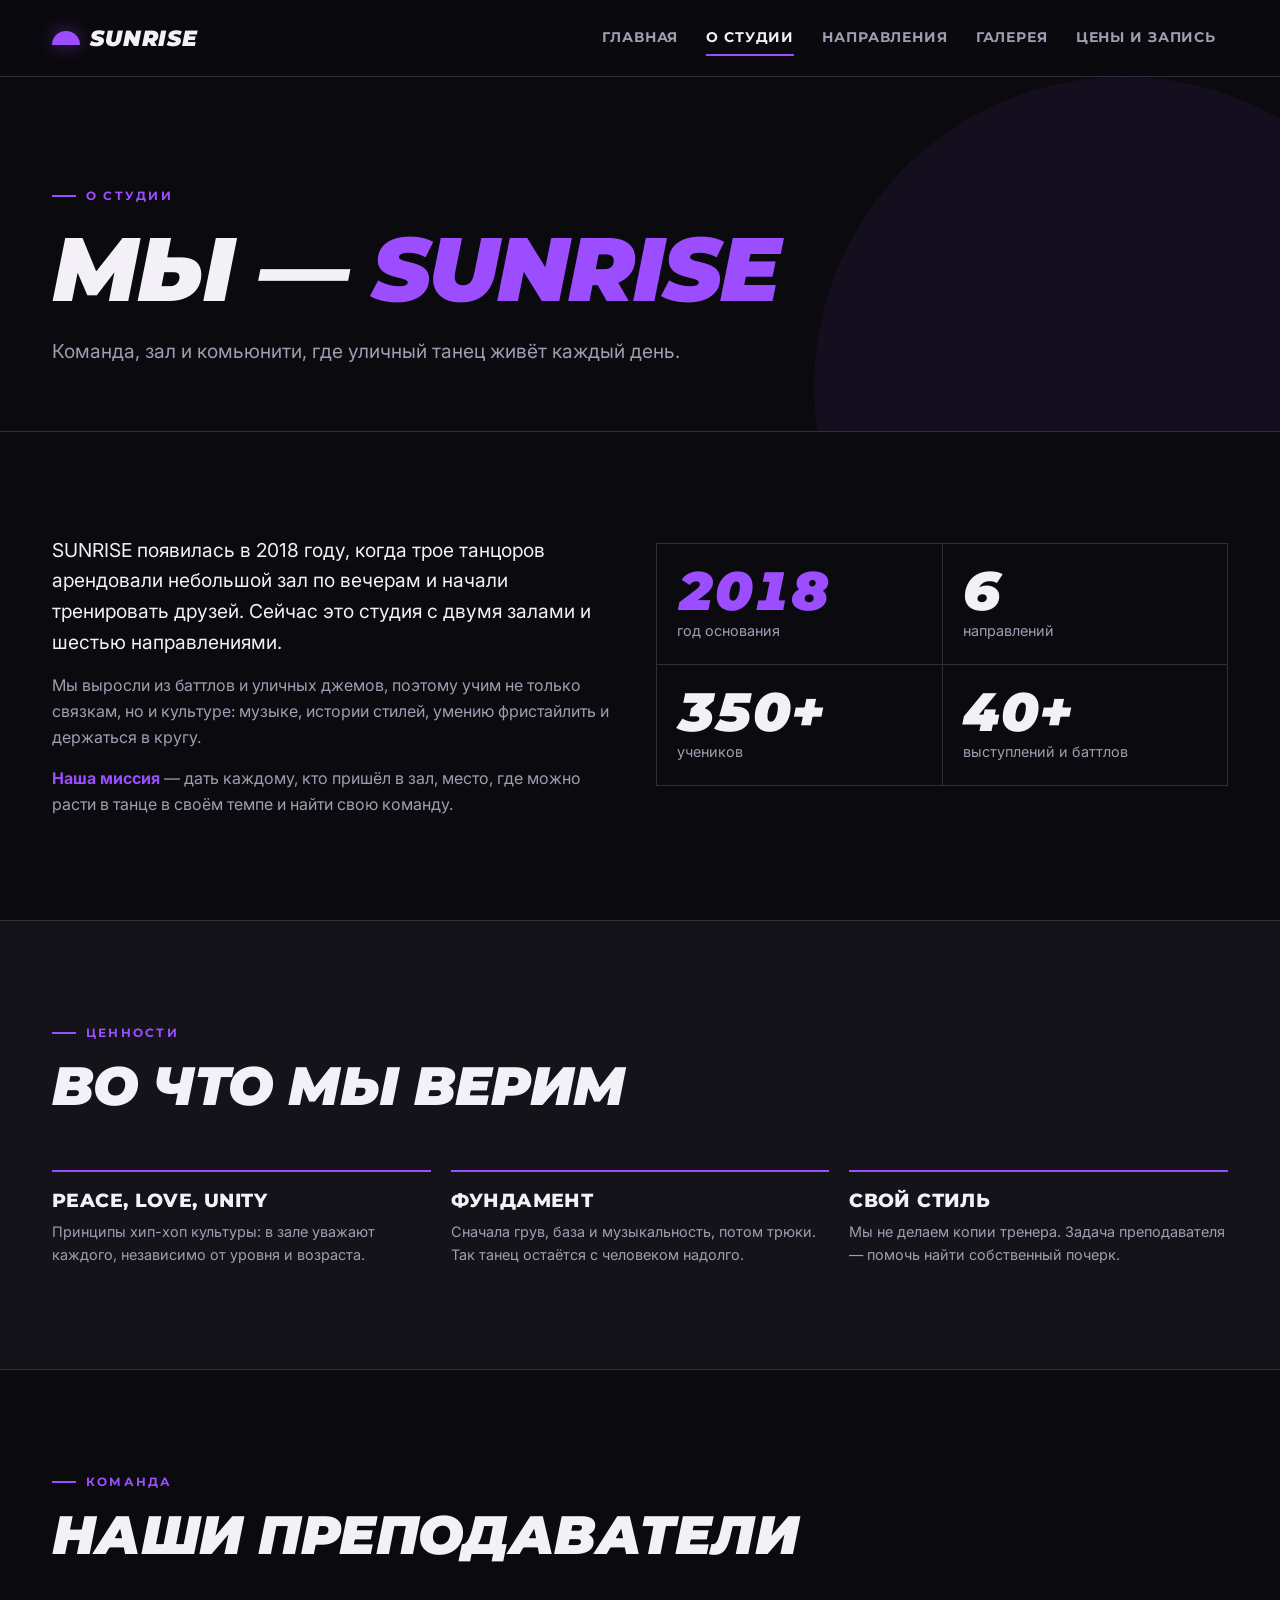
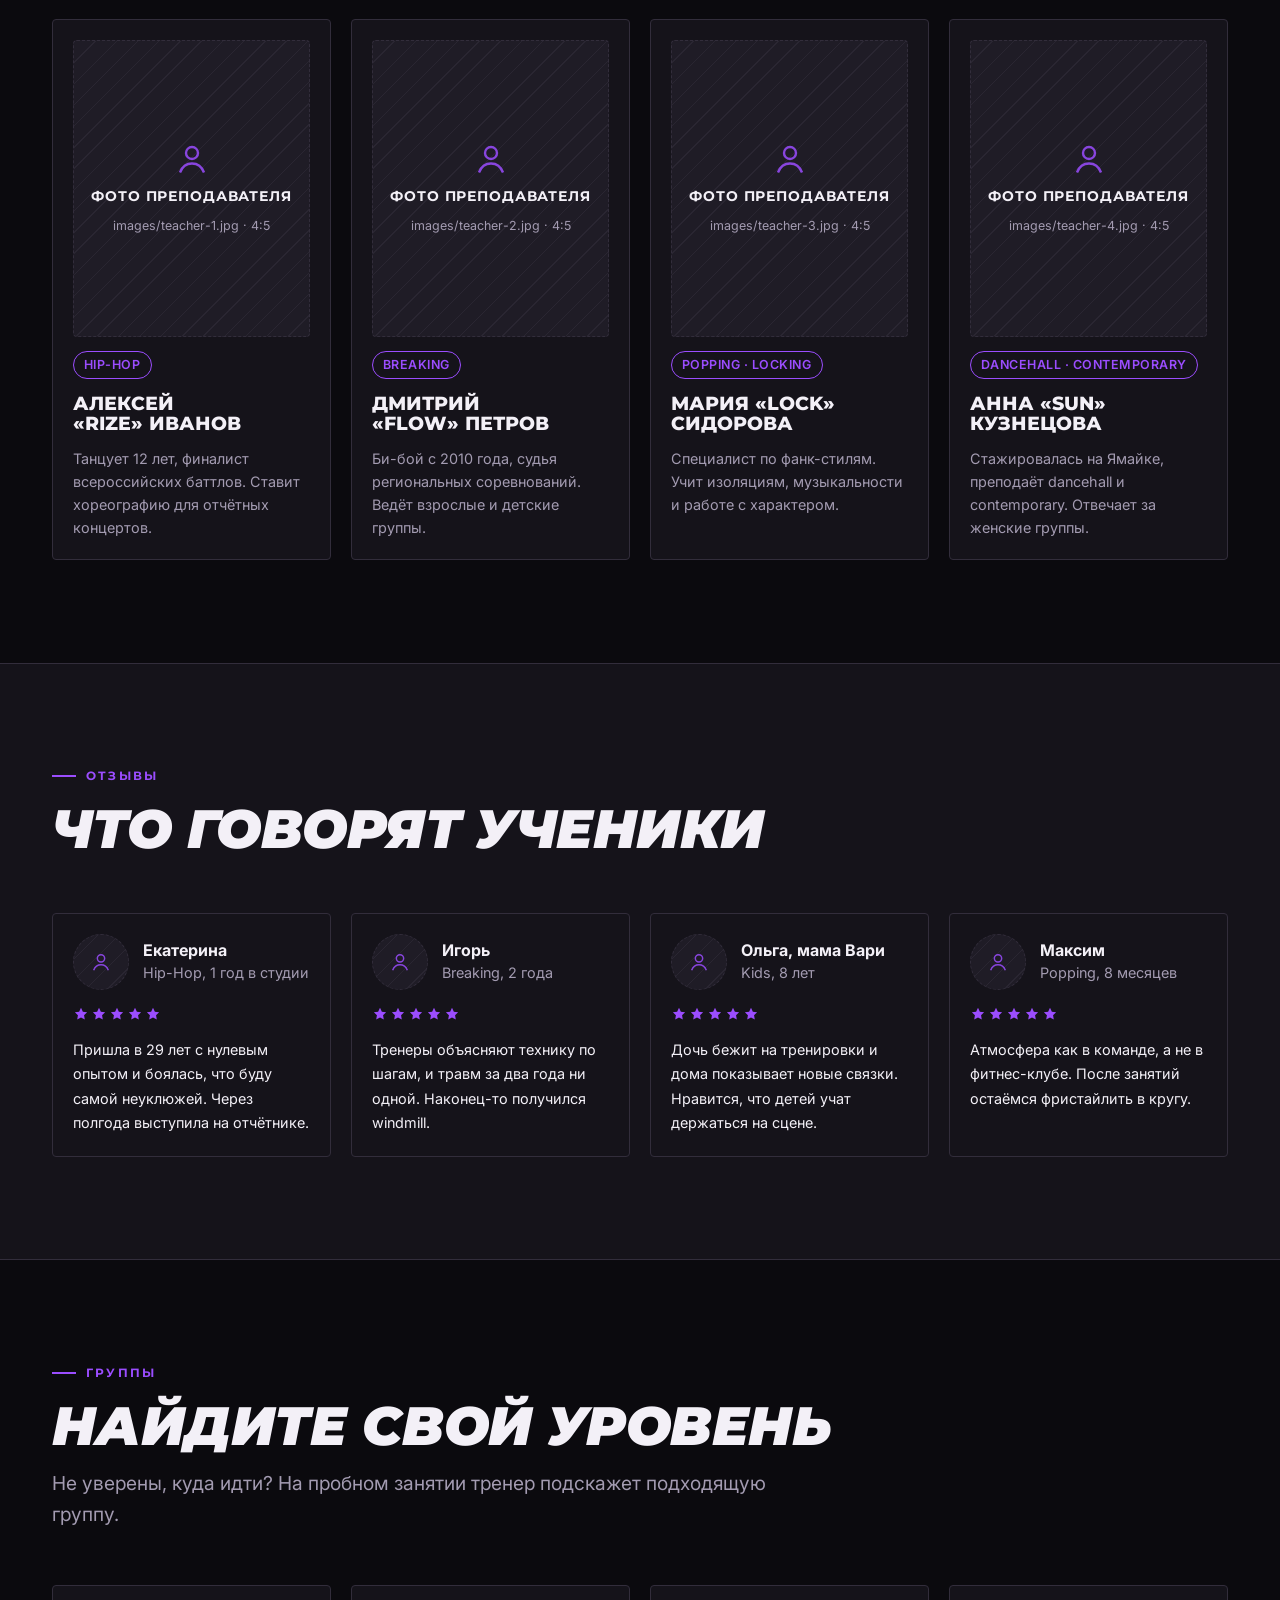
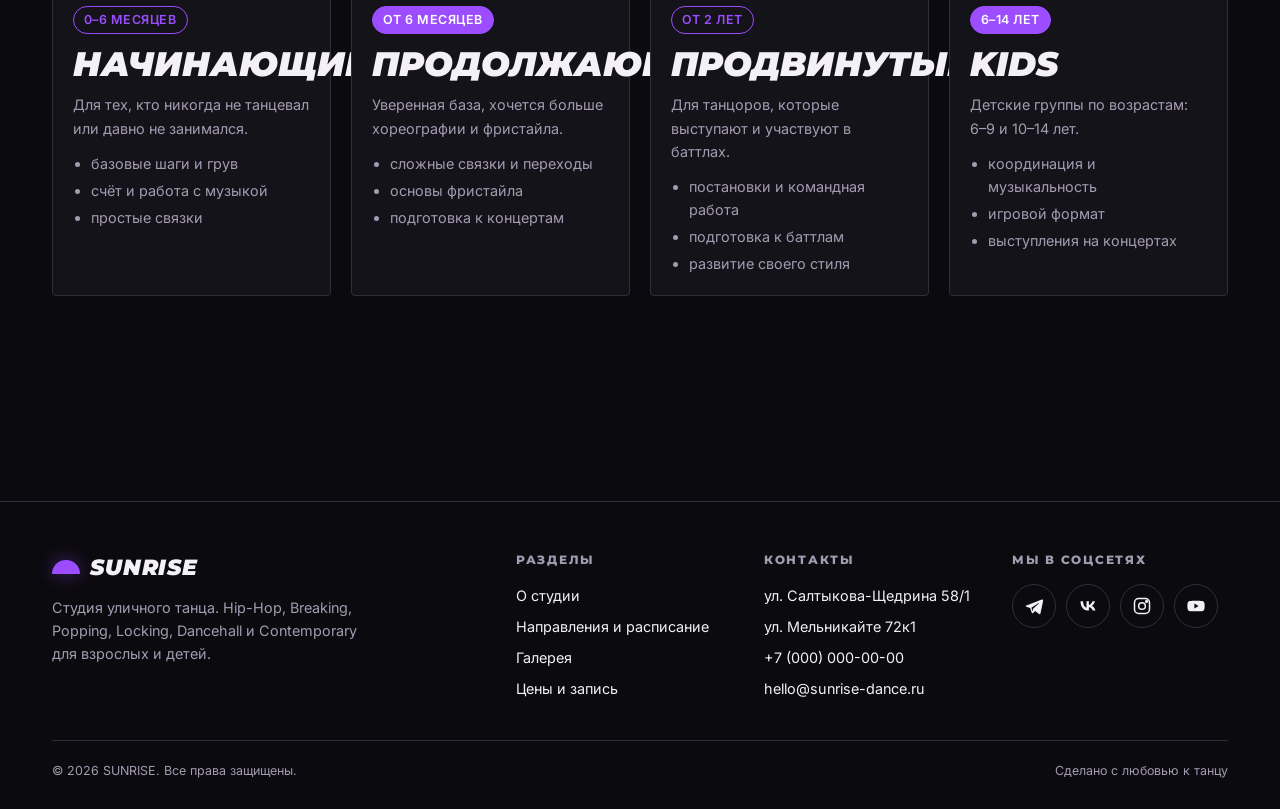
==== about.html @ 2a61247c "Первый коммит" ====
<!DOCTYPE html>
<html lang="ru">
<head>
  <meta charset="UTF-8">
  <meta name="viewport" content="width=device-width, initial-scale=1, viewport-fit=cover">
  <title>О студии — SUNRISE</title>
  <!-- ЗАМЕНИТЬ: описание страницы для поисковиков -->
  <meta name="description" content="История студии уличного танца SUNRISE, преподаватели, отзывы учеников и группы по уровням.">
  <meta name="theme-color" content="#0b0a0e">
  <!-- Шрифты Google Fonts: Montserrat (заголовки) + Inter (текст) -->
  <link rel="preconnect" href="https://fonts.googleapis.com">
  <link rel="preconnect" href="https://fonts.gstatic.com" crossorigin>
  <link rel="stylesheet" href="https://fonts.googleapis.com/css2?family=Inter:wght@400;500;600;700&family=Montserrat:ital,wght@0,700;0,800;0,900;1,800;1,900&display=swap">
  <link rel="stylesheet" href="styles.css">
</head>
<body>
  <!-- ===== ШАПКА (одинаковая на всех страницах) ===== -->
  <header class="site-header">
    <div class="container">
      <a class="logo" href="index.html" aria-label="SUNRISE — на главную">
        <span class="logo__sun" aria-hidden="true"></span>SUNRISE
      </a>
      <button class="burger" type="button" aria-label="Открыть меню" aria-expanded="false" aria-controls="main-nav"><span></span></button>
      <nav class="nav" id="main-nav" aria-label="Основная навигация">
        <ul class="nav__list">
          <li><a class="nav__link" href="index.html">Главная</a></li>
          <li><a class="nav__link" href="about.html" aria-current="page">О студии</a></li>
          <li><a class="nav__link" href="directions.html">Направления</a></li>
          <li><a class="nav__link" href="gallery.html">Галерея</a></li>
          <li><a class="nav__link" href="prices.html">Цены и запись</a></li>
        </ul>
      </nav>
    </div>
  </header>

  <main>
    <!-- ===== Заголовок страницы ===== -->
    <section class="page-hero">
      <div class="container">
        <p class="eyebrow">О студии</p>
        <h1 class="page-hero__title">Мы — <span class="text-sunrise">SUNRISE</span></h1>
        <p class="lead">Команда, зал и комьюнити, где уличный танец живёт каждый день.</p>
      </div>
    </section>

    <!-- ===== История и миссия ===== -->
    <section class="section">
      <div class="container story">
        <div class="story__text reveal">
          <!-- ЗАМЕНИТЬ: история студии -->
          <p>SUNRISE появилась в 2018 году, когда трое танцоров арендовали небольшой зал по вечерам и начали тренировать друзей. Сейчас это студия с двумя залами и шестью направлениями.</p>
          <p>Мы выросли из баттлов и уличных джемов, поэтому учим не только связкам, но и культуре: музыке, истории стилей, умению фристайлить и держаться в кругу.</p>
          <!-- ЗАМЕНИТЬ: миссия -->
          <p><strong class="text-sunrise">Наша миссия</strong> — дать каждому, кто пришёл в зал, место, где можно расти в танце в своём темпе и найти свою команду.</p>
        </div>

        <div class="reveal">
          <!-- ЗАМЕНИТЬ: цифры студии -->
          <div class="facts">
            <div class="fact"><b class="text-sunrise">2018</b><span>год основания</span></div>
            <div class="fact"><b>6</b><span>направлений</span></div>
            <div class="fact"><b>350+</b><span>учеников</span></div>
            <div class="fact"><b>40+</b><span>выступлений и баттлов</span></div>
          </div>
        </div>
      </div>
    </section>

    <!-- ===== Ценности ===== -->
    <section class="section section--alt">
      <div class="container">
        <div class="section-head reveal">
          <p class="eyebrow">Ценности</p>
          <h2 class="h2">Во что мы верим</h2>
        </div>
        <!-- ЗАМЕНИТЬ: ваши ценности -->
        <div class="values reveal">
          <div class="value">
            <h3 class="h3">Peace, Love, Unity</h3>
            <p>Принципы хип-хоп культуры: в зале уважают каждого, независимо от уровня и возраста.</p>
          </div>
          <div class="value">
            <h3 class="h3">Фундамент</h3>
            <p>Сначала грув, база и музыкальность, потом трюки. Так танец остаётся с человеком надолго.</p>
          </div>
          <div class="value">
            <h3 class="h3">Свой стиль</h3>
            <p>Мы не делаем копии тренера. Задача преподавателя — помочь найти собственный почерк.</p>
          </div>
        </div>
      </div>
    </section>

    <!-- ===== Преподаватели ===== -->
    <section class="section" id="teachers">
      <div class="container">
        <div class="section-head reveal">
          <p class="eyebrow">Команда</p>
          <h2 class="h2">Наши преподаватели</h2>
        </div>

        <!-- ЗАМЕНИТЬ: фото, имя, стиль и био каждого преподавателя.
             Фото: вставьте <img src="images/teacher-1.jpg" alt="Имя"> внутрь .ph -->
        <div class="cards">
          <article class="card teacher reveal">
            <div class="ph"><svg viewBox="0 0 24 24" fill="none" stroke="currentColor" stroke-width="1.6" aria-hidden="true"><circle cx="12" cy="8" r="4"/><path d="M4 21c1.5-4 4.5-6 8-6s6.5 2 8 6"/></svg><strong>Фото преподавателя</strong><span>images/teacher-1.jpg · 4:5</span></div>
            <span class="chip">Hip-Hop</span>
            <h3 class="teacher__name">Алексей «Rize» Иванов</h3>
            <p>Танцует 12 лет, финалист всероссийских баттлов. Ставит хореографию для отчётных концертов.</p>
          </article>
          <article class="card teacher reveal">
            <div class="ph"><svg viewBox="0 0 24 24" fill="none" stroke="currentColor" stroke-width="1.6" aria-hidden="true"><circle cx="12" cy="8" r="4"/><path d="M4 21c1.5-4 4.5-6 8-6s6.5 2 8 6"/></svg><strong>Фото преподавателя</strong><span>images/teacher-2.jpg · 4:5</span></div>
            <span class="chip">Breaking</span>
            <h3 class="teacher__name">Дмитрий «Flow» Петров</h3>
            <p>Би-бой с 2010 года, судья региональных соревнований. Ведёт взрослые и детские группы.</p>
          </article>
          <article class="card teacher reveal">
            <div class="ph"><svg viewBox="0 0 24 24" fill="none" stroke="currentColor" stroke-width="1.6" aria-hidden="true"><circle cx="12" cy="8" r="4"/><path d="M4 21c1.5-4 4.5-6 8-6s6.5 2 8 6"/></svg><strong>Фото преподавателя</strong><span>images/teacher-3.jpg · 4:5</span></div>
            <span class="chip">Popping · Locking</span>
            <h3 class="teacher__name">Мария «Lock» Сидорова</h3>
            <p>Специалист по фанк-стилям. Учит изоляциям, музыкальности и работе с характером.</p>
          </article>
          <article class="card teacher reveal">
            <div class="ph"><svg viewBox="0 0 24 24" fill="none" stroke="currentColor" stroke-width="1.6" aria-hidden="true"><circle cx="12" cy="8" r="4"/><path d="M4 21c1.5-4 4.5-6 8-6s6.5 2 8 6"/></svg><strong>Фото преподавателя</strong><span>images/teacher-4.jpg · 4:5</span></div>
            <span class="chip">Dancehall · Contemporary</span>
            <h3 class="teacher__name">Анна «Sun» Кузнецова</h3>
            <p>Стажировалась на Ямайке, преподаёт dancehall и contemporary. Отвечает за женские группы.</p>
          </article>
        </div>
      </div>
    </section>

    <!-- ===== Отзывы ===== -->
    <section class="section section--alt">
      <div class="container">
        <div class="section-head reveal">
          <p class="eyebrow">Отзывы</p>
          <h2 class="h2">Что говорят ученики</h2>
        </div>

        <!-- ЗАМЕНИТЬ: реальные отзывы. Фото ученика: <img src="images/review-1.jpg" alt="Имя"> внутрь .ph--round -->
        <div class="cards">
          <article class="card review reveal">
            <div class="review__head">
              <div class="ph ph--round"><svg viewBox="0 0 24 24" fill="none" stroke="currentColor" stroke-width="1.6" aria-hidden="true"><circle cx="12" cy="8" r="4"/><path d="M4 21c1.5-4 4.5-6 8-6s6.5 2 8 6"/></svg></div>
              <div><p class="review__name">Екатерина</p><p class="review__meta">Hip-Hop, 1 год в студии</p></div>
            </div>
            <div class="stars" aria-label="Оценка 5 из 5"><svg viewBox="0 0 24 24" fill="currentColor" aria-hidden="true"><path d="m12 2.8 2.8 5.8 6.4.9-4.6 4.5 1.1 6.4L12 17.4l-5.7 3 1.1-6.4-4.6-4.5 6.4-.9z"/></svg><svg viewBox="0 0 24 24" fill="currentColor" aria-hidden="true"><path d="m12 2.8 2.8 5.8 6.4.9-4.6 4.5 1.1 6.4L12 17.4l-5.7 3 1.1-6.4-4.6-4.5 6.4-.9z"/></svg><svg viewBox="0 0 24 24" fill="currentColor" aria-hidden="true"><path d="m12 2.8 2.8 5.8 6.4.9-4.6 4.5 1.1 6.4L12 17.4l-5.7 3 1.1-6.4-4.6-4.5 6.4-.9z"/></svg><svg viewBox="0 0 24 24" fill="currentColor" aria-hidden="true"><path d="m12 2.8 2.8 5.8 6.4.9-4.6 4.5 1.1 6.4L12 17.4l-5.7 3 1.1-6.4-4.6-4.5 6.4-.9z"/></svg><svg viewBox="0 0 24 24" fill="currentColor" aria-hidden="true"><path d="m12 2.8 2.8 5.8 6.4.9-4.6 4.5 1.1 6.4L12 17.4l-5.7 3 1.1-6.4-4.6-4.5 6.4-.9z"/></svg></div>
            <blockquote>Пришла в 29 лет с нулевым опытом и боялась, что буду самой неуклюжей. Через полгода выступила на отчётнике.</blockquote>
          </article>
          <article class="card review reveal">
            <div class="review__head">
              <div class="ph ph--round"><svg viewBox="0 0 24 24" fill="none" stroke="currentColor" stroke-width="1.6" aria-hidden="true"><circle cx="12" cy="8" r="4"/><path d="M4 21c1.5-4 4.5-6 8-6s6.5 2 8 6"/></svg></div>
              <div><p class="review__name">Игорь</p><p class="review__meta">Breaking, 2 года</p></div>
            </div>
            <div class="stars" aria-label="Оценка 5 из 5"><svg viewBox="0 0 24 24" fill="currentColor" aria-hidden="true"><path d="m12 2.8 2.8 5.8 6.4.9-4.6 4.5 1.1 6.4L12 17.4l-5.7 3 1.1-6.4-4.6-4.5 6.4-.9z"/></svg><svg viewBox="0 0 24 24" fill="currentColor" aria-hidden="true"><path d="m12 2.8 2.8 5.8 6.4.9-4.6 4.5 1.1 6.4L12 17.4l-5.7 3 1.1-6.4-4.6-4.5 6.4-.9z"/></svg><svg viewBox="0 0 24 24" fill="currentColor" aria-hidden="true"><path d="m12 2.8 2.8 5.8 6.4.9-4.6 4.5 1.1 6.4L12 17.4l-5.7 3 1.1-6.4-4.6-4.5 6.4-.9z"/></svg><svg viewBox="0 0 24 24" fill="currentColor" aria-hidden="true"><path d="m12 2.8 2.8 5.8 6.4.9-4.6 4.5 1.1 6.4L12 17.4l-5.7 3 1.1-6.4-4.6-4.5 6.4-.9z"/></svg><svg viewBox="0 0 24 24" fill="currentColor" aria-hidden="true"><path d="m12 2.8 2.8 5.8 6.4.9-4.6 4.5 1.1 6.4L12 17.4l-5.7 3 1.1-6.4-4.6-4.5 6.4-.9z"/></svg></div>
            <blockquote>Тренеры объясняют технику по шагам, и травм за два года ни одной. Наконец-то получился windmill.</blockquote>
          </article>
          <article class="card review reveal">
            <div class="review__head">
              <div class="ph ph--round"><svg viewBox="0 0 24 24" fill="none" stroke="currentColor" stroke-width="1.6" aria-hidden="true"><circle cx="12" cy="8" r="4"/><path d="M4 21c1.5-4 4.5-6 8-6s6.5 2 8 6"/></svg></div>
              <div><p class="review__name">Ольга, мама Вари</p><p class="review__meta">Kids, 8 лет</p></div>
            </div>
            <div class="stars" aria-label="Оценка 5 из 5"><svg viewBox="0 0 24 24" fill="currentColor" aria-hidden="true"><path d="m12 2.8 2.8 5.8 6.4.9-4.6 4.5 1.1 6.4L12 17.4l-5.7 3 1.1-6.4-4.6-4.5 6.4-.9z"/></svg><svg viewBox="0 0 24 24" fill="currentColor" aria-hidden="true"><path d="m12 2.8 2.8 5.8 6.4.9-4.6 4.5 1.1 6.4L12 17.4l-5.7 3 1.1-6.4-4.6-4.5 6.4-.9z"/></svg><svg viewBox="0 0 24 24" fill="currentColor" aria-hidden="true"><path d="m12 2.8 2.8 5.8 6.4.9-4.6 4.5 1.1 6.4L12 17.4l-5.7 3 1.1-6.4-4.6-4.5 6.4-.9z"/></svg><svg viewBox="0 0 24 24" fill="currentColor" aria-hidden="true"><path d="m12 2.8 2.8 5.8 6.4.9-4.6 4.5 1.1 6.4L12 17.4l-5.7 3 1.1-6.4-4.6-4.5 6.4-.9z"/></svg><svg viewBox="0 0 24 24" fill="currentColor" aria-hidden="true"><path d="m12 2.8 2.8 5.8 6.4.9-4.6 4.5 1.1 6.4L12 17.4l-5.7 3 1.1-6.4-4.6-4.5 6.4-.9z"/></svg></div>
            <blockquote>Дочь бежит на тренировки и дома показывает новые связки. Нравится, что детей учат держаться на сцене.</blockquote>
          </article>
          <article class="card review reveal">
            <div class="review__head">
              <div class="ph ph--round"><svg viewBox="0 0 24 24" fill="none" stroke="currentColor" stroke-width="1.6" aria-hidden="true"><circle cx="12" cy="8" r="4"/><path d="M4 21c1.5-4 4.5-6 8-6s6.5 2 8 6"/></svg></div>
              <div><p class="review__name">Максим</p><p class="review__meta">Popping, 8 месяцев</p></div>
            </div>
            <div class="stars" aria-label="Оценка 5 из 5"><svg viewBox="0 0 24 24" fill="currentColor" aria-hidden="true"><path d="m12 2.8 2.8 5.8 6.4.9-4.6 4.5 1.1 6.4L12 17.4l-5.7 3 1.1-6.4-4.6-4.5 6.4-.9z"/></svg><svg viewBox="0 0 24 24" fill="currentColor" aria-hidden="true"><path d="m12 2.8 2.8 5.8 6.4.9-4.6 4.5 1.1 6.4L12 17.4l-5.7 3 1.1-6.4-4.6-4.5 6.4-.9z"/></svg><svg viewBox="0 0 24 24" fill="currentColor" aria-hidden="true"><path d="m12 2.8 2.8 5.8 6.4.9-4.6 4.5 1.1 6.4L12 17.4l-5.7 3 1.1-6.4-4.6-4.5 6.4-.9z"/></svg><svg viewBox="0 0 24 24" fill="currentColor" aria-hidden="true"><path d="m12 2.8 2.8 5.8 6.4.9-4.6 4.5 1.1 6.4L12 17.4l-5.7 3 1.1-6.4-4.6-4.5 6.4-.9z"/></svg><svg viewBox="0 0 24 24" fill="currentColor" aria-hidden="true"><path d="m12 2.8 2.8 5.8 6.4.9-4.6 4.5 1.1 6.4L12 17.4l-5.7 3 1.1-6.4-4.6-4.5 6.4-.9z"/></svg></div>
            <blockquote>Атмосфера как в команде, а не в фитнес-клубе. После занятий остаёмся фристайлить в кругу.</blockquote>
          </article>
        </div>
      </div>
    </section>

    <!-- ===== Группы ===== -->
    <section class="section" id="groups">
      <div class="container">
        <div class="section-head reveal">
          <p class="eyebrow">Группы</p>
          <h2 class="h2">Найдите свой уровень</h2>
          <p class="lead">Не уверены, куда идти? На пробном занятии тренер подскажет подходящую группу.</p>
        </div>

        <!-- ЗАМЕНИТЬ: описание групп -->
        <div class="cards">
          <article class="card group reveal">
            <span class="chip">0–6 месяцев</span>
            <h3 class="group__level">Начинающие</h3>
            <p>Для тех, кто никогда не танцевал или давно не занимался.</p>
            <ul>
              <li>базовые шаги и грув</li>
              <li>счёт и работа с музыкой</li>
              <li>простые связки</li>
            </ul>
          </article>
          <article class="card group reveal">
            <span class="chip chip--solid">от 6 месяцев</span>
            <h3 class="group__level">Продолжающие</h3>
            <p>Уверенная база, хочется больше хореографии и фристайла.</p>
            <ul>
              <li>сложные связки и переходы</li>
              <li>основы фристайла</li>
              <li>подготовка к концертам</li>
            </ul>
          </article>
          <article class="card group reveal">
            <span class="chip">от 2 лет</span>
            <h3 class="group__level">Продвинутые</h3>
            <p>Для танцоров, которые выступают и участвуют в баттлах.</p>
            <ul>
              <li>постановки и командная работа</li>
              <li>подготовка к баттлам</li>
              <li>развитие своего стиля</li>
            </ul>
          </article>
          <article class="card group reveal">
            <span class="chip chip--solid">6–14 лет</span>
            <h3 class="group__level">Kids</h3>
            <p>Детские группы по возрастам: 6–9 и 10–14 лет.</p>
            <ul>
              <li>координация и музыкальность</li>
              <li>игровой формат</li>
              <li>выступления на концертах</li>
            </ul>
          </article>
        </div>
      </div>
    </section>
  </main>

  <!-- ===== ПОДВАЛ (одинаковый на всех страницах) ===== -->
  <footer class="site-footer">
    <div class="container">
      <div class="footer__grid">
        <div class="footer__about">
          <a class="logo" href="index.html"><span class="logo__sun" aria-hidden="true"></span>SUNRISE</a>
          <!-- ЗАМЕНИТЬ: короткое описание студии -->
          <p>Студия уличного танца. Hip-Hop, Breaking, Popping, Locking, Dancehall и Contemporary для взрослых и детей.</p>
        </div>
        <div>
          <p class="footer__title">Разделы</p>
          <ul class="footer__list">
            <li><a href="about.html">О студии</a></li>
            <li><a href="directions.html">Направления и расписание</a></li>
            <li><a href="gallery.html">Галерея</a></li>
            <li><a href="prices.html">Цены и запись</a></li>
          </ul>
        </div>
        <div>
          <p class="footer__title">Контакты</p>
          <ul class="footer__list">
            <!-- Адреса студий. ЗАМЕНИТЬ: телефон и почта -->
            <li>ул. Салтыкова-Щедрина 58/1</li>
            <li>ул. Мельникайте 72к1</li>
            <li><a href="tel:+70000000000">+7 (000) 000-00-00</a></li>
            <li><a href="mailto:hello@sunrise-dance.ru">hello@sunrise-dance.ru</a></li>
          </ul>
        </div>
        <div>
          <p class="footer__title">Мы в соцсетях</p>
          <!-- ЗАМЕНИТЬ: ссылки на ваши соцсети -->
          <div class="socials">
            <a class="social" href="https://t.me/ВАШ_КАНАЛ" target="_blank" rel="noopener" aria-label="Telegram"><svg viewBox="0 0 24 24" fill="currentColor" aria-hidden="true"><path d="M21.4 4.2 2.9 11.3c-1.3.5-1.2 1.2-.2 1.5l4.7 1.5 1.8 5.6c.2.6.4.8.9.8.4 0 .6-.2.9-.4l2.3-2.2 4.8 3.5c.9.5 1.5.2 1.7-.8l3.1-14.8c.3-1.3-.5-1.9-1.5-1.8zM8.9 14l8.7-5.5c.4-.3.8-.1.5.2l-7.2 6.5-.3 3.3z"/></svg></a>
            <a class="social" href="https://vk.com/ВАША_ГРУППА" target="_blank" rel="noopener" aria-label="ВКонтакте"><svg viewBox="0 0 24 24" fill="currentColor" aria-hidden="true"><path d="M12.8 17.5C6.6 17.5 3.1 13.3 3 6.3h3.1c.1 5.1 2.3 7.3 4.1 7.7V6.3h2.9v4.4c1.8-.2 3.6-2.2 4.3-4.4h2.9c-.5 2.7-2.5 4.7-3.9 5.5 1.4.7 3.7 2.4 4.6 5.7h-3.2c-.7-2.2-2.4-3.9-4.7-4.1v4.1z"/></svg></a>
            <a class="social" href="https://instagram.com/ВАШ_АККАУНТ" target="_blank" rel="noopener" aria-label="Instagram"><svg viewBox="0 0 24 24" fill="none" stroke="currentColor" stroke-width="1.8" aria-hidden="true"><rect x="3" y="3" width="18" height="18" rx="5"/><circle cx="12" cy="12" r="4"/><circle cx="17.5" cy="6.5" r="1" fill="currentColor"/></svg></a>
            <a class="social" href="https://youtube.com/@ВАШ_КАНАЛ" target="_blank" rel="noopener" aria-label="YouTube"><svg viewBox="0 0 24 24" fill="currentColor" aria-hidden="true"><path d="M22 8.2a3 3 0 0 0-2.1-2.1C18 5.6 12 5.6 12 5.6s-6 0-7.9.5A3 3 0 0 0 2 8.2 31 31 0 0 0 1.6 12c0 1.3.1 2.6.4 3.8a3 3 0 0 0 2.1 2.1c1.9.5 7.9.5 7.9.5s6 0 7.9-.5a3 3 0 0 0 2.1-2.1c.3-1.2.4-2.5.4-3.8s-.1-2.6-.4-3.8zM10 15V9l5.2 3z"/></svg></a>
          </div>
        </div>
      </div>
      <div class="footer__bottom">
        <span>© <span data-year>2026</span> SUNRISE. Все права защищены.</span>
        <span>Сделано с любовью к танцу</span>
      </div>
    </div>
  </footer>

  <script src="script.js"></script>
</body>
</html>
---- styles.css ----
/* =========================================================
   SUNRISE — студия уличного танца
   Общие стили для всех страниц.
   Концепция: тёмная «бетонная» основа + неоновый фиолетовый, крупная наклонная типографика,
   как надписи на стенах танцевального зала.
   ========================================================= */

/* ---------- 1. ДИЗАЙН-ТОКЕНЫ (меняйте цвета и шрифты здесь) ---------- */
:root {
  /* Цвета */
  --c-bg: #0b0a0e;          /* фон страницы — почти чёрный с фиолетовым оттенком */
  --c-surface: #15131a;     /* фон карточек */
  --c-surface-2: #1f1c26;   /* фон плейсхолдеров, полей */
  --c-line: #322d3b;        /* линии и рамки */
  --c-text: #f3f0f7;        /* основной текст */
  --c-muted: #a39bb1;       /* второстепенный текст */
  --c-accent: #9b4dff;      /* фиолетовый — единственный акцентный цвет */
  --c-on-accent: #ffffff;   /* текст на фиолетовых кнопках и плашках */

  /* Шрифты */
  --f-display: "Montserrat", "Arial Black", "Helvetica Neue", Arial, sans-serif;
  --f-body: "Inter", "Segoe UI", Roboto, Arial, sans-serif;

  /* Шкала размеров текста (адаптивная) */
  --fs-xs: 0.78rem;
  --fs-sm: 0.9rem;
  --fs-md: 1rem;
  --fs-lg: 1.2rem;
  --fs-xl: clamp(1.5rem, 1.2rem + 1.4vw, 2.1rem);
  --fs-2xl: clamp(2rem, 1.4rem + 3vw, 3.4rem);
  --fs-hero: clamp(2.4rem, 1.2rem + 6vw, 5.6rem);
  --fs-logo: clamp(3.4rem, 1rem + 13vw, 11rem);

  /* Отступы и прочее */
  --gutter: 16px;
  --container: 1240px;
  --radius: 4px;
  --header-h: 64px;
  --ease: cubic-bezier(.2, .7, .2, 1);

  color-scheme: dark;
}

@media (min-width: 768px) {
  :root { --gutter: 32px; --header-h: 76px; }
}

/* ---------- 2. БАЗА ---------- */
*, *::before, *::after { box-sizing: border-box; }

html { scroll-behavior: smooth; scroll-padding-top: calc(var(--header-h) + 16px); }

body {
  margin: 0;
  background: var(--c-bg);
  color: var(--c-text);
  font-family: var(--f-body);
  font-size: var(--fs-md);
  line-height: 1.6;
  -webkit-font-smoothing: antialiased;
}

img, video, iframe { max-width: 100%; display: block; }

a { color: inherit; }

h1, h2, h3, h4 {
  font-family: var(--f-display);
  line-height: 1.05;
  margin: 0;
  text-wrap: balance;
}

p { margin: 0; }

:focus-visible {
  outline: 2px solid var(--c-accent);
  outline-offset: 3px;
}

.container {
  width: 100%;
  max-width: var(--container);
  margin-inline: auto;
  padding-inline: var(--gutter);
}

/* Скрыто визуально, но доступно скринридерам */
.visually-hidden {
  position: absolute; width: 1px; height: 1px; overflow: hidden;
  clip: rect(0 0 0 0); white-space: nowrap;
}

/* ---------- 3. ШАПКА (header) ---------- */
.site-header {
  position: sticky;
  top: env(safe-area-inset-top, 0px);
  z-index: 50;
  background: color-mix(in srgb, var(--c-bg) 88%, transparent);
  backdrop-filter: blur(10px);
  border-bottom: 1px solid var(--c-line);
}

.site-header .container {
  display: flex;
  align-items: center;
  justify-content: space-between;
  gap: 16px;
  min-height: var(--header-h);
}

/* Логотип: слово SUNRISE + «солнце» */
.logo {
  display: inline-flex;
  align-items: center;
  gap: 10px;
  text-decoration: none;
  font-family: var(--f-display);
  font-weight: 900;
  font-style: italic;
  font-size: 1.35rem;
  letter-spacing: 0.04em;
}
.logo__sun {
  width: 28px; height: 14px;
  border-radius: 28px 28px 0 0;
  background: var(--c-accent);
  box-shadow: 0 0 18px color-mix(in srgb, var(--c-accent) 45%, transparent);
  transition: transform .4s var(--ease);
}
.logo:hover .logo__sun { transform: translateY(-4px); }

/* Навигация */
.nav__list {
  list-style: none;
  margin: 0; padding: 0;
  display: flex;
  gap: 4px;
}
.nav__link {
  position: relative;
  display: block;
  padding: 8px 12px;
  text-decoration: none;
  font-family: var(--f-display);
  font-weight: 700;
  font-size: var(--fs-sm);
  text-transform: uppercase;
  letter-spacing: 0.06em;
  color: var(--c-muted);
  transition: color .2s;
}
.nav__link::after {
  content: "";
  position: absolute;
  left: 12px; right: 12px; bottom: 2px;
  height: 2px;
  background: var(--c-accent);
  transform: scaleX(0);
  transform-origin: left;
  transition: transform .3s var(--ease);
}
.nav__link:hover, .nav__link[aria-current="page"] { color: var(--c-text); }
.nav__link:hover::after, .nav__link[aria-current="page"]::after { transform: scaleX(1); }

/* Кнопка-бургер (видна только на мобильных) */
.burger {
  display: none;
  width: 44px; height: 44px;
  background: none;
  border: 1px solid var(--c-line);
  border-radius: var(--radius);
  color: var(--c-text);
  cursor: pointer;
  position: relative;
}
.burger span, .burger::before, .burger::after {
  content: "";
  position: absolute;
  left: 11px; right: 11px;
  height: 2px;
  background: currentColor;
  transition: transform .3s var(--ease), opacity .2s;
}
.burger::before { top: 14px; }
.burger span { top: 21px; }
.burger::after { top: 28px; }
.burger[aria-expanded="true"]::before { transform: translateY(7px) rotate(45deg); }
.burger[aria-expanded="true"] span { opacity: 0; }
.burger[aria-expanded="true"]::after { transform: translateY(-7px) rotate(-45deg); }

@media (max-width: 899px) {
  .burger { display: block; }
  .nav {
    position: absolute;
    top: 100%; left: 0; right: 0;
    background: var(--c-bg);
    border-bottom: 1px solid var(--c-line);
    display: none;
  }
  .nav.is-open { display: block; }
  .nav__list {
    flex-direction: column;
    padding: 8px var(--gutter) 20px;
  }
  .nav__link { padding: 14px 0; font-size: var(--fs-md); }
  .nav__link::after { left: 0; right: auto; width: 40px; }
}

/* ---------- 4. КНОПКИ ---------- */
.btn {
  display: inline-flex;
  align-items: center;
  justify-content: center;
  gap: 10px;
  min-height: 52px;
  padding: 14px 26px;
  border: 2px solid transparent;
  border-radius: var(--radius);
  font-family: var(--f-display);
  font-weight: 800;
  font-size: var(--fs-sm);
  text-transform: uppercase;
  letter-spacing: 0.08em;
  text-decoration: none;
  cursor: pointer;
  transition: transform .2s var(--ease), box-shadow .25s, background .25s, color .25s, border-color .25s;
}
.btn svg { width: 18px; height: 18px; flex: none; transition: transform .25s var(--ease); }
.btn:hover svg { transform: translateX(4px); }

/* Основная — фиолетовая заливка */
.btn--primary {
  background: var(--c-accent);
  color: var(--c-on-accent);
}
.btn--primary:hover {
  transform: translateY(-3px);
  box-shadow: 0 10px 30px -8px color-mix(in srgb, var(--c-accent) 55%, transparent);
}

/* Контурная */
.btn--outline {
  background: transparent;
  color: var(--c-text);
  border-color: var(--c-text);
}
.btn--outline:hover {
  background: var(--c-text);
  color: var(--c-bg);
  transform: translateY(-3px);
}

.btn--block { width: 100%; }

/* ---------- 5. ОБЩИЕ СЕКЦИИ ---------- */
.section { padding-block: clamp(56px, 8vw, 112px); }
.section--tight { padding-block: clamp(40px, 5vw, 72px); }
.section--alt { background: var(--c-surface); border-block: 1px solid var(--c-line); }

.section-head {
  display: grid;
  gap: 14px;
  margin-bottom: clamp(32px, 5vw, 56px);
  max-width: 760px;
}

/* Надзаголовок-метка */
.eyebrow {
  display: inline-flex;
  align-items: center;
  gap: 10px;
  font-family: var(--f-display);
  font-weight: 700;
  font-size: var(--fs-xs);
  text-transform: uppercase;
  letter-spacing: 0.18em;
  color: var(--c-accent);
}
.eyebrow::before {
  content: "";
  width: 24px; height: 2px;
  background: var(--c-accent);
}

.h2 {
  font-size: var(--fs-2xl);
  font-weight: 900;
  font-style: italic;
  text-transform: uppercase;
  letter-spacing: -0.01em;
   white-space: nowrap;

}
.h3 {
  font-size: var(--fs-lg);
  font-weight: 800;
  text-transform: uppercase;
  letter-spacing: 0.02em;
}
.lead { font-size: var(--fs-lg); color: var(--c-muted); max-width: 62ch; }
.muted { color: var(--c-muted); }

/* Текст, выделенный фиолетовым */
.text-sunrise {
  color: var(--c-accent);
}

/* Заголовок внутренних страниц */
.page-hero {
  padding-block: clamp(48px, 8vw, 104px) clamp(32px, 5vw, 64px);
  border-bottom: 1px solid var(--c-line);
  position: relative;
  overflow: hidden;
}
.page-hero__title {
  font-size: var(--fs-hero);
  font-weight: 900;
  font-style: italic;
  text-transform: uppercase;
  letter-spacing: -0.02em;
  margin-block: 16px 20px;
}
/* Круг «восходящего солнца» на фоне */
.page-hero::after {
  content: "";
  position: absolute;
  right: -12%;
  bottom: -75%;
  width: min(70vw, 620px);
  aspect-ratio: 1;
  border-radius: 50%;
  background: color-mix(in srgb, var(--c-accent) 7%, transparent);
  pointer-events: none;
}

/* ---------- 6. ПЛЕЙСХОЛДЕРЫ ФОТО/ВИДЕО ---------- */
.ph {
  position: relative;
  display: grid;
  place-items: center;
  align-content: center;
  gap: 8px;
  width: 100%;
  max-width: 100%;
  padding: 16px;
  background:
    repeating-linear-gradient(-45deg, transparent 0 14px, color-mix(in srgb, var(--c-line) 55%, transparent) 14px 15px),
    var(--c-surface-2);
  border: 1px dashed var(--c-line);
  color: var(--c-muted);
  text-align: center;
  font-size: var(--fs-xs);
  overflow: hidden;
}
.ph svg { width: 36px; height: 36px; color: var(--c-accent); opacity: .85; }
.ph strong {
  font-family: var(--f-display);
  font-size: var(--fs-sm);
  color: var(--c-text);
  text-transform: uppercase;
  letter-spacing: 0.06em;
}
/* Если внутрь .ph вставить <img> или <video> — они займут весь блок */
.ph > img, .ph > video, .ph > iframe {
  position: absolute; inset: 0;
  width: 100%; height: 100%;
  object-fit: cover;
  border: 0;
}
.ph--16x9 { aspect-ratio: 16 / 9; }
.ph--4x5 { aspect-ratio: 4 / 5; }
.ph--1x1 { aspect-ratio: 1 / 1; }
.ph--round { border-radius: 50%; aspect-ratio: 1; width: 56px; padding: 0; flex: none; }
.ph--round svg { width: 22px; height: 22px; }

/* ---------- 7. ГЛАВНАЯ: HERO ---------- */
.hero {
  position: relative;
  padding-block: clamp(32px, 6vw, 72px) clamp(48px, 7vw, 96px);
  overflow: hidden;
}
.hero__logo {
  display: block;
  font-family: var(--f-display);
  font-weight: 900;
  font-style: italic;
  /* Размер считается от ширины контейнера, чтобы надпись в одну строку
     занимала ровно ширину блоков ниже. Если поменяете текст логотипа,
     подберите делитель: больше число — мельче надпись. */
  font-size: calc((min(100vw, var(--container)) - 2 * var(--gutter)) / 8.7); /* для старых браузеров */
  font-size: calc(100cqi / 8.7); /* 100cqi = ширина контейнера без отступов */
  line-height: .85;
  letter-spacing: -0.03em;
  text-transform: uppercase;
  white-space: nowrap;
  color: var(--c-accent);
  animation: rise 1.1s var(--ease) both;
}
/* Контейнер hero — «точка отсчёта» для размера логотипа */
.hero > .container { container-type: inline-size; }
.hero__grid {
  display: grid;
  gap: 28px;
  margin-top: clamp(20px, 3vw, 40px);
}
.hero__title {
  font-size: var(--fs-2xl);
  font-weight: 900;
  text-transform: uppercase;
  letter-spacing: -0.01em;
  animation: rise 1.1s .15s var(--ease) both;
}
.hero__text { color: var(--c-muted); font-size: var(--fs-lg); max-width: 48ch; margin-top: 16px; }
.hero__media { animation: rise 1.1s .3s var(--ease) both; }
.hero__media .ph { aspect-ratio: 4 / 3; border-radius: var(--radius); }

/* Левая колонка hero: текст сверху, адреса снизу */
.hero__intro .eyebrow { display: flex; line-height: 1; margin-bottom: 14px; }
.hero__intro {
  display: flex;
  flex-direction: column;
  justify-content: space-between;
  gap: 28px;
  min-width: 0;
}

/* Адреса студий */
.hero__addresses {
  list-style: none;
  margin: 0;
  padding: 0;
  display: grid;
  gap: 1px;
  background: var(--c-line);
  border: 1px solid var(--c-line);
}
.address {
  display: flex;
  align-items: center;
  gap: 14px;
  padding: 18px;
  background: var(--c-bg);
  transition: background .25s;
}
.address:hover { background: var(--c-surface); }
.address svg { width: 22px; height: 22px; flex: none; color: var(--c-accent); }
.address__street { font-size: var(--fs-md); font-weight: 600; color: var(--c-text); min-width: 0; }

@media (min-width: 1024px) {
  /* Колонки одной высоты: текст по верху фото, адреса — по его низу */
  .hero__grid { grid-template-columns: 1fr 1fr; align-items: stretch; gap: 40px; }
  .hero__media .ph { aspect-ratio: auto; height: 100%; min-height: 420px; }
}
@media (min-width: 1280px) {
  .hero__grid { grid-template-columns: 5fr 7fr; }
}

@keyframes rise {
  from { opacity: 0; transform: translateY(28px); }
  to { opacity: 1; transform: none; }
}

/* Плашка «Записаться на пробное занятие» */
.trial {
  display: grid;
  gap: 20px;
  margin-top: clamp(28px, 4vw, 48px);
  padding: clamp(20px, 3vw, 32px);
  background: var(--c-surface);
  border: 1px solid var(--c-line);
  border-left: 0;
  position: relative;
}
.trial::before {
  content: "";
  position: absolute; left: 0; top: 0; bottom: 0;
  width: 6px;
  background: var(--c-accent);
}
.trial__label {
  font-family: var(--f-display);
  font-weight: 900;
  font-size: var(--fs-xl);
  text-transform: uppercase;
  line-height: 1.1;
}
.trial__label small {
  display: block;
  margin-top: 6px;
  font-family: var(--f-body);
  font-weight: 400;
  font-size: var(--fs-sm);
  text-transform: none;
  color: var(--c-muted);
}
.btn-row { display: flex; flex-wrap: wrap; gap: 12px; }
.btn-row .btn { flex: 1 1 220px; }

@media (min-width: 900px) {
  .trial { grid-template-columns: 1fr auto; align-items: center; }
  .btn-row .btn { flex: 0 0 auto; }
}

/* Бегущая строка */
.ticker {
  overflow: hidden;
  border-block: 1px solid var(--c-line);
  background: var(--c-accent);
  color: var(--c-on-accent);
}
.ticker__track {
  display: flex;
  gap: 40px;
  width: max-content;
  padding-block: 14px;
  animation: ticker 28s linear infinite;
  font-family: var(--f-display);
  font-weight: 900;
  font-style: italic;
  text-transform: uppercase;
  font-size: var(--fs-lg);
  white-space: nowrap;
}
.ticker__track span::after { content: "✦"; margin-left: 40px; }
@keyframes ticker { to { transform: translateX(-50%); } }

/* ---------- 8. ПРЕИМУЩЕСТВА ---------- */
.features {
  display: grid;
  gap: 1px;
  background: var(--c-line);
  border: 1px solid var(--c-line);
}
.feature {
  display: grid;
  gap: 14px;
  align-content: start;
  padding: clamp(24px, 3vw, 36px);
  background: var(--c-bg);
  transition: background .3s;
}
.feature:hover { background: var(--c-surface); }
.feature__icon {
  width: 52px; height: 52px;
  display: grid; place-items: center;
  border: 2px solid var(--c-accent);
  border-radius: 50%;
  color: var(--c-accent);
  transition: background .3s, color .3s, transform .4s var(--ease);
}
.feature:hover .feature__icon { background: var(--c-accent); color: var(--c-on-accent); transform: rotate(-12deg); }
.feature__icon svg { width: 24px; height: 24px; }
.feature p { color: var(--c-muted); font-size: var(--fs-sm); }

@media (min-width: 640px) { .features { grid-template-columns: repeat(2, 1fr); } }
@media (min-width: 1100px) { .features { grid-template-columns: repeat(4, 1fr); } }

/* ---------- 9. КАРТОЧКИ (общие) ---------- */
.cards {
  display: grid;
  gap: 20px;
  grid-template-columns: repeat(auto-fill, minmax(min(100%, 260px), 1fr));
}
.card {
  display: flex;
  flex-direction: column;
  gap: 14px;
  min-width: 0;
  padding: 20px;
  background: var(--c-surface);
  border: 1px solid var(--c-line);
  border-radius: var(--radius);
  transition: transform .3s var(--ease), border-color .3s;
}
.card:hover { transform: translateY(-4px); border-color: var(--c-accent); }
.card p { color: var(--c-muted); font-size: var(--fs-sm); }

/* Метка-чип */
.chip {
  display: inline-block;
  padding: 3px 10px;
  border: 1px solid var(--c-accent);
  border-radius: 99px;
  color: var(--c-accent);
  font-size: var(--fs-xs);
  font-weight: 600;
  letter-spacing: 0.04em;
  text-transform: uppercase;
  width: fit-content;
}
.chip--solid { background: var(--c-accent); color: var(--c-on-accent); }
.chip--muted { border-color: var(--c-line); color: var(--c-muted); }

/* ---------- 10. О СТУДИИ ---------- */
.story {
  display: grid;
  gap: 32px;
}
.story__text { display: grid; gap: 16px; color: var(--c-muted); max-width: 64ch; }
.story__text p:first-child { color: var(--c-text); font-size: var(--fs-lg); }
@media (min-width: 900px) { .story { grid-template-columns: 1fr 1fr; align-items: start; } }

/* Факты в цифрах */
.facts {
  display: grid;
  grid-template-columns: repeat(2, 1fr);
  gap: 1px;
  background: var(--c-line);
  border: 1px solid var(--c-line);
  margin-top: 8px;
}
.fact { background: var(--c-bg); padding: 20px; }
.fact b {
  display: block;
  font-family: var(--f-display);
  font-weight: 900;
  font-style: italic;
  font-size: var(--fs-2xl);
  line-height: 1;
  font-variant-numeric: tabular-nums;
}
.fact span { font-size: var(--fs-sm); color: var(--c-muted); }

/* Ценности */
.values { display: grid; gap: 20px; }
@media (min-width: 768px) { .values { grid-template-columns: repeat(3, 1fr); } }
.value { border-top: 2px solid var(--c-accent); padding-top: 18px; display: grid; gap: 10px; }
.value p { color: var(--c-muted); font-size: var(--fs-sm); }

/* Преподаватели */
.teacher .ph { aspect-ratio: 4 / 5; border-radius: var(--radius); }
.teacher__name { font-family: var(--f-display); font-weight: 800; font-size: var(--fs-lg); text-transform: uppercase; }

/* Отзывы */
.review { gap: 16px; }
.review__head { display: flex; align-items: center; gap: 14px; }
.card .review__name { font-weight: 700; line-height: 1.3; color: var(--c-text); font-size: var(--fs-md); }
.review__meta { font-size: var(--fs-xs); color: var(--c-muted); }
.stars { display: flex; gap: 2px; color: var(--c-accent); }
.stars svg { width: 16px; height: 16px; }
.review blockquote { margin: 0; color: var(--c-text); font-size: var(--fs-sm); line-height: 1.7; }

/* Группы */
.group { gap: 12px; }
.group__level {
  font-family: var(--f-display);
  font-weight: 900;
  font-style: italic;
  font-size: var(--fs-xl);
  text-transform: uppercase;
}
.group ul { margin: 0; padding-left: 18px; color: var(--c-muted); font-size: var(--fs-sm); display: grid; gap: 4px; }

/* ---------- 11. НАПРАВЛЕНИЯ ---------- */
/* Липкая панель якорей */
.anchors {
  position: sticky;
  top: calc(env(safe-area-inset-top, 0px) + var(--header-h));
  z-index: 40;
  background: var(--c-bg);
  border-bottom: 1px solid var(--c-line);
}
.anchors__list {
  display: flex;
  gap: 8px;
  overflow-x: auto;
  list-style: none;
  margin: 0;
  padding: 12px 0;
  scrollbar-width: thin;
}
.anchors__link {
  display: block;
  white-space: nowrap;
  padding: 8px 16px;
  border: 1px solid var(--c-line);
  border-radius: 99px;
  text-decoration: none;
  font-family: var(--f-display);
  font-weight: 700;
  font-size: var(--fs-xs);
  text-transform: uppercase;
  letter-spacing: 0.08em;
  color: var(--c-muted);
  transition: all .2s;
}
.anchors__link:hover, .anchors__link.is-active {
  border-color: var(--c-accent);
  background: var(--c-accent);
  color: var(--c-on-accent);
}

.direction {
  padding-block: clamp(48px, 7vw, 96px);
  border-bottom: 1px solid var(--c-line);
}
.direction__head {
  display: flex;
  flex-wrap: wrap;
  align-items: baseline;
  justify-content: space-between;
  gap: 8px 24px;
  margin-bottom: 28px;
}
.direction__title {
  font-size: clamp(2rem, 0.9rem + 6vw, 5.6rem);
  overflow-wrap: anywhere;
  font-weight: 900;
  font-style: italic;
  text-transform: uppercase;
  letter-spacing: -0.02em;
}
.direction__meta { display: flex; flex-wrap: wrap; gap: 8px; }
.direction__body { display: grid; gap: 28px; }
.direction__body > * { min-width: 0; }
.direction__video .ph { border-radius: var(--radius); }
.direction__desc { display: grid; gap: 14px; align-content: start; }
.direction__desc p { color: var(--c-muted); }
.direction__desc p:first-child { color: var(--c-text); font-size: var(--fs-lg); }
@media (min-width: 1024px) {
  .direction__body { grid-template-columns: 7fr 5fr; }
  .direction:nth-of-type(even) .direction__video { order: 2; }
}

/* Таблица расписания */
.schedule { margin-top: 28px; overflow-x: auto; border: 1px solid var(--c-line); border-radius: var(--radius); }
.schedule table { width: 100%; min-width: 560px; border-collapse: collapse; font-size: var(--fs-sm); }
.schedule caption {
  text-align: left;
  padding: 14px 16px;
  font-family: var(--f-display);
  font-weight: 800;
  text-transform: uppercase;
  letter-spacing: 0.08em;
  font-size: var(--fs-xs);
  color: var(--c-accent);
  border-bottom: 1px solid var(--c-line);
}
.schedule th, .schedule td { padding: 12px 16px; text-align: left; border-bottom: 1px solid var(--c-line); }
.schedule th { color: var(--c-muted); font-weight: 500; font-size: var(--fs-xs); text-transform: uppercase; letter-spacing: 0.08em; }
.schedule tr:last-child td { border-bottom: 0; }
.schedule tbody tr { transition: background .2s; }
.schedule tbody tr:hover { background: var(--c-surface); }
.schedule td:nth-child(2) { font-variant-numeric: tabular-nums; font-weight: 600; white-space: nowrap; }

/* ---------- 12. ГАЛЕРЕЯ ---------- */
.filters { display: flex; flex-wrap: wrap; gap: 8px; margin-bottom: 28px; }
.filter-btn {
  padding: 10px 18px;
  background: transparent;
  border: 1px solid var(--c-line);
  border-radius: 99px;
  color: var(--c-muted);
  font-family: var(--f-display);
  font-weight: 700;
  font-size: var(--fs-xs);
  text-transform: uppercase;
  letter-spacing: 0.08em;
  cursor: pointer;
  transition: all .2s;
}
.filter-btn:hover { border-color: var(--c-text); color: var(--c-text); }
.filter-btn.is-active { background: var(--c-accent); border-color: transparent; color: var(--c-on-accent); }

/* Masonry на CSS-колонках */
.gallery { columns: 1; column-gap: 16px; }
@media (min-width: 560px) { .gallery { columns: 2; } }
@media (min-width: 1024px) { .gallery { columns: 3; } }

.g-item {
  break-inside: avoid;
  margin: 0 0 16px;
  position: relative;
  cursor: zoom-in;
  overflow: hidden;
  border-radius: var(--radius);
}
.g-item[hidden] { display: none; }
.g-item .ph { transition: transform .5s var(--ease); }
.g-item:hover .ph { transform: scale(1.03); }
.g-item figcaption {
  position: absolute;
  left: 0; right: 0; bottom: 0;
  padding: 28px 14px 12px;
  background: linear-gradient(transparent, color-mix(in srgb, var(--c-bg) 92%, transparent));
  font-size: var(--fs-sm);
  font-weight: 600;
  display: flex;
  justify-content: space-between;
  gap: 8px;
  opacity: 0;
  transform: translateY(8px);
  transition: opacity .3s, transform .3s var(--ease);
}
.g-item:hover figcaption, .g-item:focus-visible figcaption { opacity: 1; transform: none; }
@media (hover: none) { .g-item figcaption { opacity: 1; transform: none; } }
.g-item figcaption span { color: var(--c-accent); font-size: var(--fs-xs); text-transform: uppercase; letter-spacing: 0.08em; }

/* Лайтбокс */
.lightbox {
  position: fixed;
  inset: 0;
  z-index: 100;
  display: grid;
  place-items: center;
  padding: 64px var(--gutter);
  background: color-mix(in srgb, var(--c-bg) 94%, transparent);
  backdrop-filter: blur(6px);
}
.lightbox[hidden] { display: none; }
.lightbox__stage {
  width: min(100%, 1000px);
  max-height: 80vh;
  display: grid;
  gap: 12px;
}
.lightbox__media .ph, .lightbox__media img {
  max-height: 72vh;
  width: 100%;
  object-fit: contain;
}
.lightbox__media .ph { aspect-ratio: auto; min-height: 50vh; }
.lightbox__caption { display: flex; justify-content: space-between; gap: 12px; font-size: var(--fs-sm); color: var(--c-muted); }
.lightbox__btn {
  position: absolute;
  width: 48px; height: 48px;
  display: grid; place-items: center;
  background: var(--c-surface);
  border: 1px solid var(--c-line);
  border-radius: 50%;
  color: var(--c-text);
  cursor: pointer;
  transition: background .2s, color .2s;
}
.lightbox__btn:hover { background: var(--c-accent); color: var(--c-on-accent); }
.lightbox__btn svg { width: 20px; height: 20px; }
.lightbox__close { top: calc(12px + env(safe-area-inset-top, 0px)); right: 12px; }
.lightbox__prev { left: 12px; top: 50%; transform: translateY(-50%); }
.lightbox__next { right: 12px; top: 50%; transform: translateY(-50%); }
@media (max-width: 640px) {
  .lightbox__prev, .lightbox__next { top: auto; bottom: calc(12px + env(safe-area-inset-bottom, 0px)); transform: none; }
}

/* ---------- 13. ЦЕНЫ ---------- */
.prices {
  display: grid;
  gap: 20px;
  align-items: stretch;
}
@media (min-width: 640px) { .prices { grid-template-columns: repeat(2, 1fr); } }
@media (min-width: 1024px) { .prices { grid-template-columns: repeat(3, 1fr); row-gap: 32px; } }
.price-card { gap: 18px; padding: 28px 24px; position: relative; }
.price-card--hit { border-color: var(--c-accent); background: color-mix(in srgb, var(--c-accent) 6%, var(--c-surface)); }
.price-card__badge {
  position: absolute;
  top: -12px; left: 24px;
  padding: 4px 12px;
  background: var(--c-accent);
  color: var(--c-on-accent);
  font-family: var(--f-display);
  font-weight: 800;
  font-size: var(--fs-xs);
  text-transform: uppercase;
  letter-spacing: 0.08em;
  border-radius: 99px;
}
.price-card .price-card__value {
  font-family: var(--f-display);
  font-weight: 900;
  font-style: italic;
  font-size: var(--fs-2xl);
  line-height: 1;
  font-variant-numeric: tabular-nums;
}
.price-card__value small { font-size: var(--fs-sm); font-style: normal; font-weight: 600; color: var(--c-muted); margin-left: 4px; }
.price-card__per { font-size: var(--fs-xs); color: var(--c-muted); margin-top: -10px; }
.checklist { list-style: none; margin: 0; padding: 0; display: grid; gap: 10px; font-size: var(--fs-sm); flex: 1; }
.checklist li { display: flex; gap: 10px; color: var(--c-muted); }
.checklist li::before {
  content: "";
  flex: none;
  width: 16px; height: 16px; margin-top: 3px;
  background: var(--c-accent);
  -webkit-mask: url("data:image/svg+xml,%3Csvg xmlns='http://www.w3.org/2000/svg' viewBox='0 0 24 24'%3E%3Cpath d='M9 16.2 4.8 12l-1.4 1.4L9 19 21 7l-1.4-1.4z'/%3E%3C/svg%3E") center / contain no-repeat;
          mask: url("data:image/svg+xml,%3Csvg xmlns='http://www.w3.org/2000/svg' viewBox='0 0 24 24'%3E%3Cpath d='M9 16.2 4.8 12l-1.4 1.4L9 19 21 7l-1.4-1.4z'/%3E%3C/svg%3E") center / contain no-repeat;
}

/* Шаги «Как записаться» */
.steps {
  list-style: none;
  margin: 0; padding: 0;
  display: grid;
  gap: 20px;
  counter-reset: step;
}
@media (min-width: 640px) { .steps { grid-template-columns: repeat(2, 1fr); } }
@media (min-width: 1100px) { .steps { grid-template-columns: repeat(4, 1fr); } }
.step { counter-increment: step; display: grid; gap: 10px; align-content: start; padding-top: 20px; border-top: 1px solid var(--c-line); }
.step::before {
  content: counter(step, decimal-leading-zero);
  font-family: var(--f-display);
  font-weight: 900;
  font-style: italic;
  font-size: var(--fs-2xl);
  line-height: 1;
  color: var(--c-accent);
}
.step p { color: var(--c-muted); font-size: var(--fs-sm); }

/* Контакты */
.contacts { display: grid; gap: 28px; }
.contacts > * { min-width: 0; }
@media (min-width: 900px) { .contacts { grid-template-columns: 5fr 7fr; } }
.contact-list { list-style: none; margin: 0; padding: 0; display: grid; gap: 20px; }
.contact-list li { display: grid; gap: 4px; padding-bottom: 20px; border-bottom: 1px solid var(--c-line); }
.contact-list span { font-size: var(--fs-xs); text-transform: uppercase; letter-spacing: 0.12em; color: var(--c-muted); }
.contact-list > li > a, .contact-list b { font-family: var(--f-display); font-weight: 700; font-size: var(--fs-lg); text-decoration: none; overflow-wrap: anywhere; }
.contact-list > li > a:hover { color: var(--c-accent); }
.map .ph { aspect-ratio: 4 / 3; border-radius: var(--radius); }
@media (min-width: 900px) { .map .ph { aspect-ratio: auto; height: 100%; min-height: 380px; } }

/* ---------- 14. ФИНАЛЬНЫЙ CTA ---------- */
.cta {
  position: relative;
  overflow: hidden;
  padding: clamp(40px, 7vw, 88px) clamp(20px, 5vw, 64px);
  background: var(--c-accent);
  color: var(--c-on-accent);
  border-radius: var(--radius);
  display: grid;
  gap: 24px;
}
.cta__title {
  font-size: var(--fs-2xl);
  font-weight: 900;
  font-style: italic;
  text-transform: uppercase;
  letter-spacing: -0.01em;
  max-width: 18ch;
}
.cta p { max-width: 52ch; font-weight: 500; }
.cta .btn--dark {
  background: var(--c-bg);
  color: var(--c-text);
  width: fit-content;
}
.cta .btn--dark:hover { transform: translateY(-3px); box-shadow: 0 12px 30px -10px var(--c-bg); }
.cta::after {
  content: "SUNRISE";
  position: absolute;
  right: -0.08em; bottom: -0.22em;
  font-family: var(--f-display);
  font-weight: 900;
  font-style: italic;
  font-size: clamp(5rem, 18vw, 15rem);
  line-height: 1;
  color: color-mix(in srgb, var(--c-on-accent) 12%, transparent);
  pointer-events: none;
}

/* ---------- 15. ПОДВАЛ (footer) ---------- */
.site-footer {
  margin-top: clamp(56px, 8vw, 112px);
  border-top: 1px solid var(--c-line);
  padding-block: 48px 28px;
  font-size: var(--fs-sm);
}
.footer__grid { display: grid; gap: 32px; }
@media (min-width: 768px) { .footer__grid { grid-template-columns: 2fr 1fr 1fr 1fr; } }
.footer__title {
  font-family: var(--f-display);
  font-weight: 800;
  font-size: var(--fs-xs);
  text-transform: uppercase;
  letter-spacing: 0.14em;
  color: var(--c-muted);
  margin-bottom: 14px;
}
.footer__list { list-style: none; margin: 0; padding: 0; display: grid; gap: 8px; }
.footer__list a { text-decoration: none; color: var(--c-text); transition: color .2s; }
.footer__list a:hover { color: var(--c-accent); }
.footer__about p { color: var(--c-muted); max-width: 36ch; margin-top: 12px; }
.socials { display: flex; flex-wrap: wrap; gap: 10px; }
.social {
  width: 44px; height: 44px;
  display: grid; place-items: center;
  border: 1px solid var(--c-line);
  border-radius: 50%;
  color: var(--c-text);
  transition: all .25s var(--ease);
}
.social svg { width: 20px; height: 20px; }
.social:hover { background: var(--c-accent); border-color: var(--c-accent); color: var(--c-on-accent); transform: translateY(-3px); }
.footer__bottom {
  margin-top: 40px;
  padding-top: 20px;
  border-top: 1px solid var(--c-line);
  display: flex;
  flex-wrap: wrap;
  justify-content: space-between;
  gap: 8px;
  color: var(--c-muted);
  font-size: var(--fs-xs);
}

/* ---------- 16. АНИМАЦИЯ ПОЯВЛЕНИЯ ПРИ СКРОЛЛЕ ----------
   script.js добавляет .is-pending только тем блокам, которые ниже
   первого экрана, а затем .is-visible, когда блок попадает в зону видимости. */
.reveal.is-pending { opacity: 0; transform: translateY(32px); }
.reveal { transition: opacity .8s var(--ease), transform .8s var(--ease); }

/* Уважаем настройку «уменьшить движение» */
@media (prefers-reduced-motion: reduce) {
  *, *::before, *::after { animation: none !important; transition: none !important; }
  html { scroll-behavior: auto; }
  .reveal.is-pending { opacity: 1; transform: none; }
}
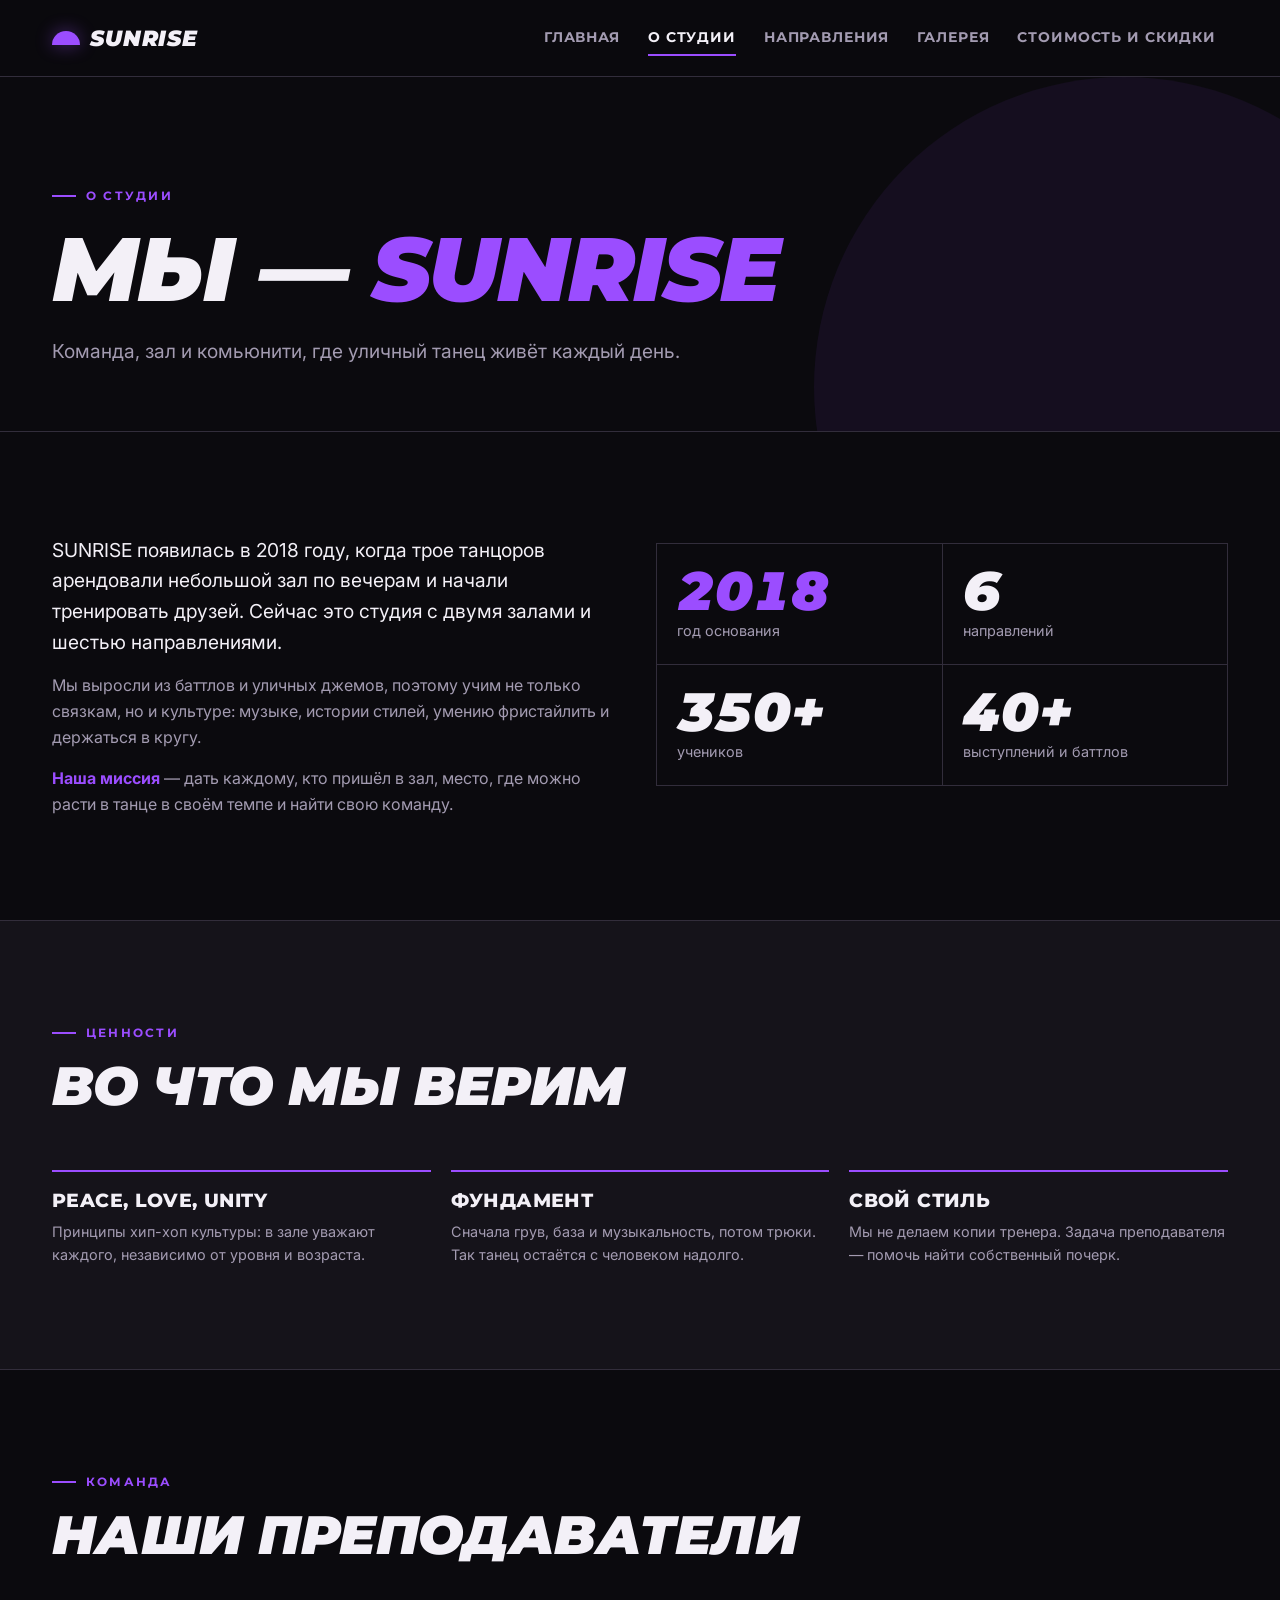
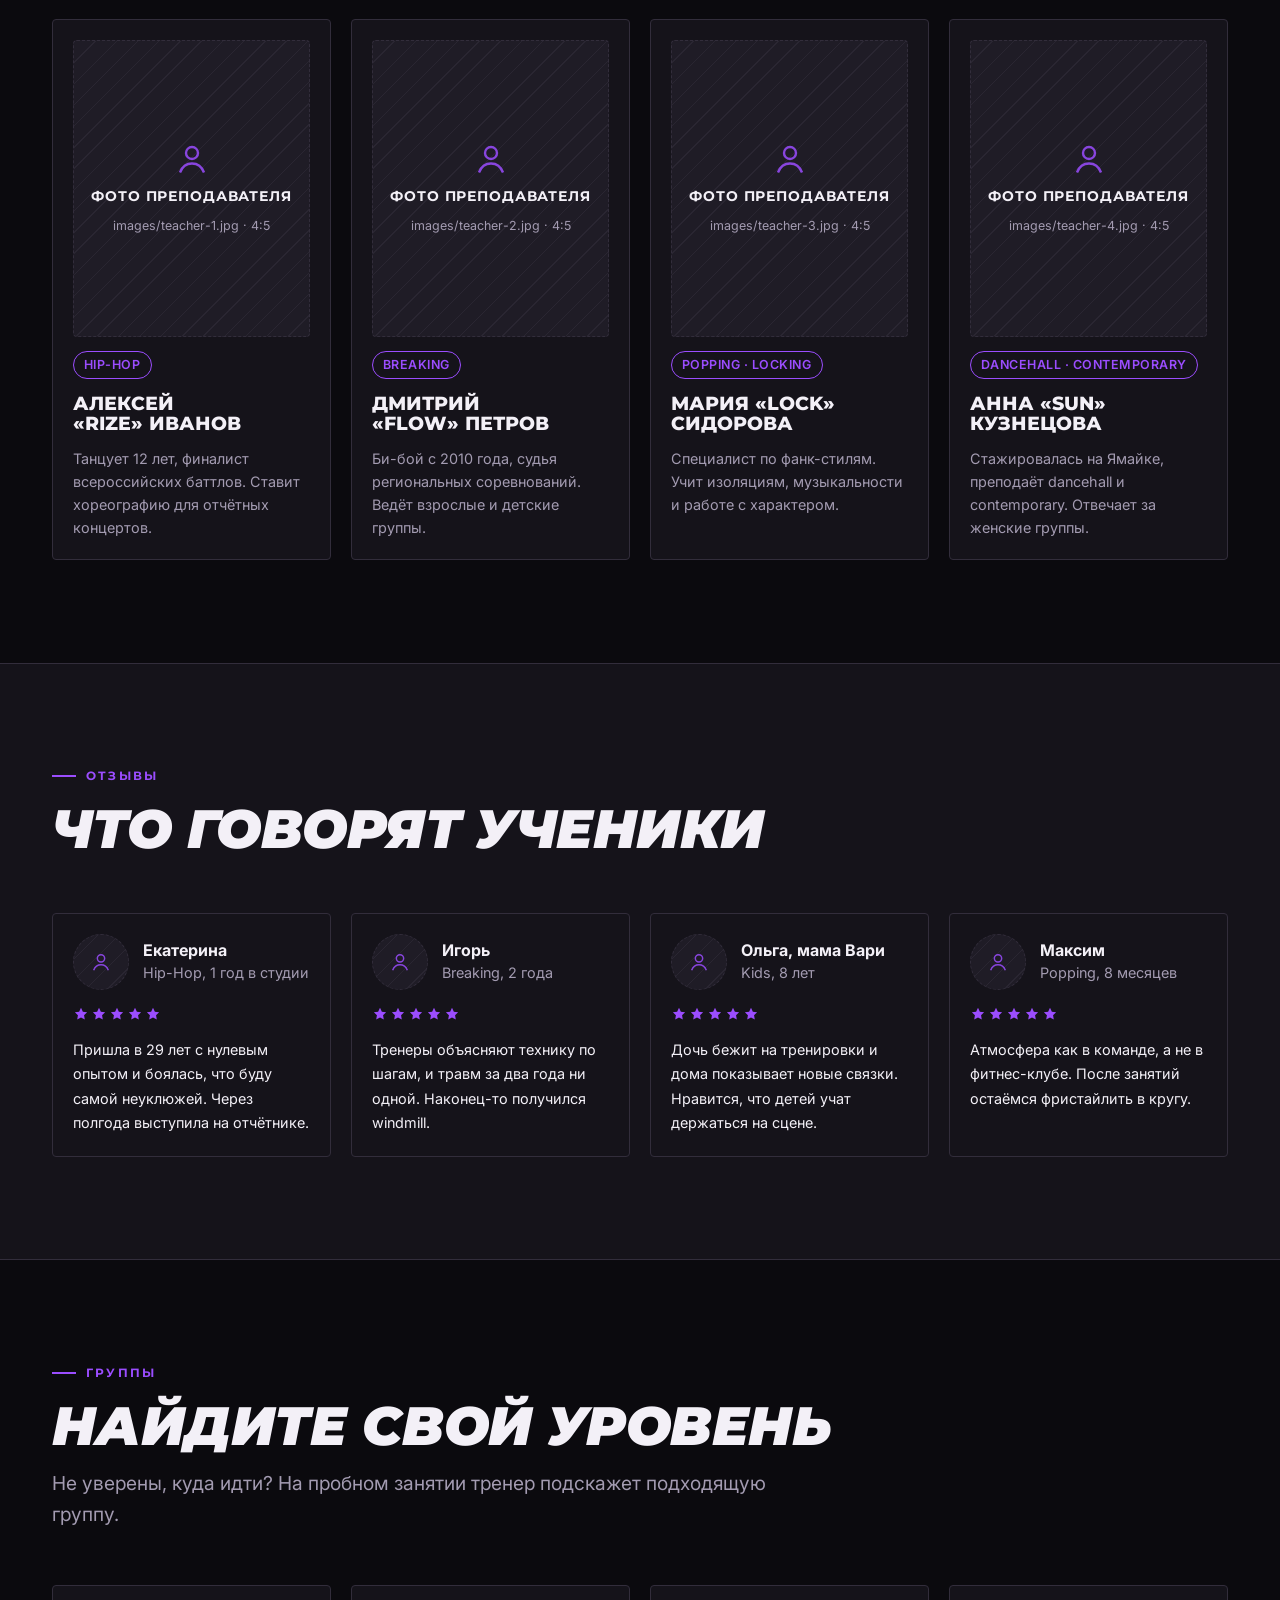
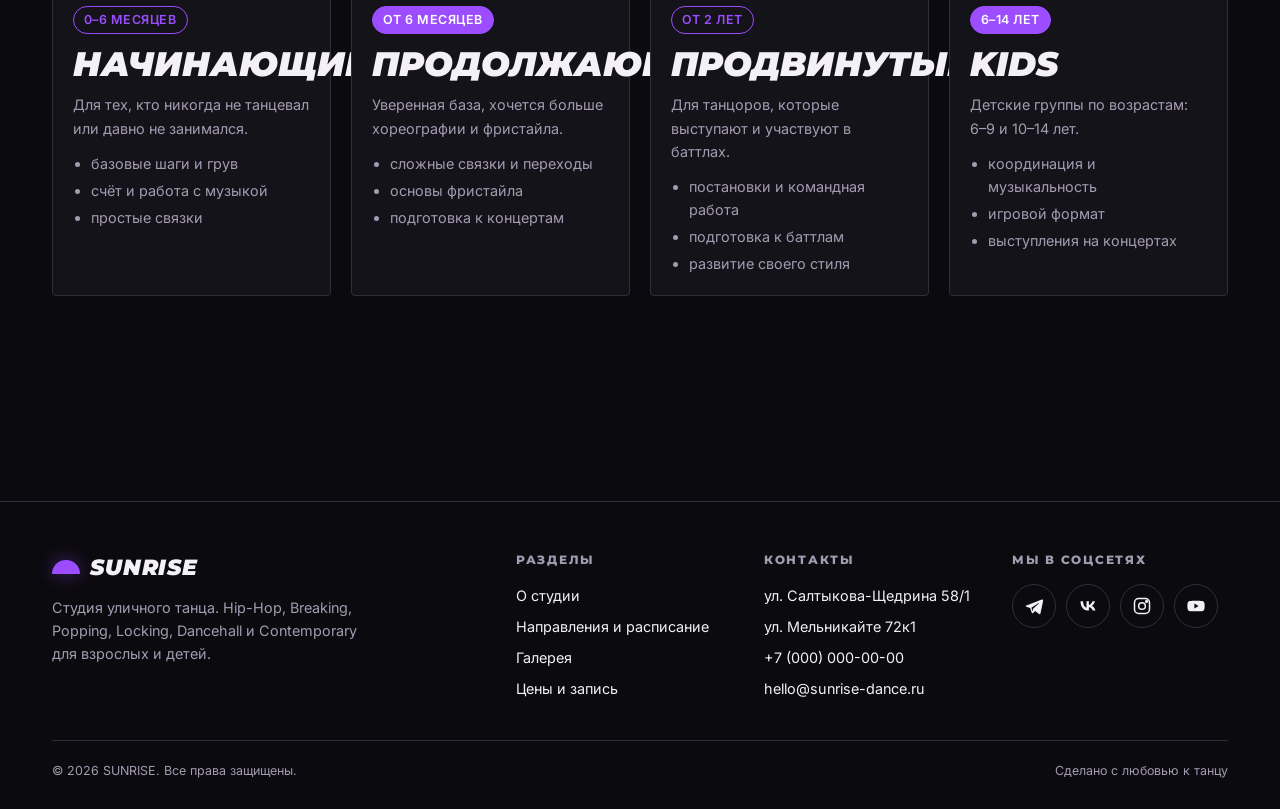
==== commit 990d520b: "Изменил" ====
--- a/about.html
+++ b/about.html
@@ -27,7 +27,7 @@
           <li><a class="nav__link" href="about.html" aria-current="page">О студии</a></li>
           <li><a class="nav__link" href="directions.html">Направления</a></li>
           <li><a class="nav__link" href="gallery.html">Галерея</a></li>
-          <li><a class="nav__link" href="prices.html">Цены и запись</a></li>
+          <li><a class="nav__link" href="prices.html">Стоимость и скидки</a></li>
         </ul>
       </nav>
     </div>
--- a/styles.css
+++ b/styles.css
@@ -16,6 +16,7 @@
   --c-muted: #a39bb1;       /* второстепенный текст */
   --c-accent: #9b4dff;      /* фиолетовый — единственный акцентный цвет */
   --c-on-accent: #ffffff;   /* текст на фиолетовых кнопках и плашках */
+  --c-error: #ff6b6b;       /* текст ошибок в форме записи */
 
   /* Шрифты */
   --f-display: "Montserrat", "Arial Black", "Helvetica Neue", Arial, sans-serif;
@@ -48,7 +49,7 @@
 /* ---------- 2. БАЗА ---------- */
 *, *::before, *::after { box-sizing: border-box; }
 
-html { scroll-behavior: smooth; scroll-padding-top: calc(var(--header-h) + 16px); }
+html { scroll-padding-top: calc(var(--header-h) + 16px); }
 
 body {
   margin: 0;
@@ -554,7 +555,7 @@
 .feature p { color: var(--c-muted); font-size: var(--fs-sm); }
 
 @media (min-width: 640px) { .features { grid-template-columns: repeat(2, 1fr); } }
-@media (min-width: 1100px) { .features { grid-template-columns: repeat(4, 1fr); } }
+@media (min-width: 1100px) { .features { grid-template-columns: repeat(3, 1fr); } }
 
 /* ---------- 9. КАРТОЧКИ (общие) ---------- */
 .cards {
@@ -1016,3 +1017,115 @@
   html { scroll-behavior: auto; }
   .reveal.is-pending { opacity: 1; transform: none; }
 }
+
+
+/* ---------- 17. ФОРМА ЗАПИСИ (всплывающее окно) ----------
+   Окно создаётся в script.js и открывается по кнопкам «Записаться». */
+.signup {
+  width: min(100% - 2 * var(--gutter), 480px);
+  max-height: calc(100dvh - 32px);
+  margin: auto;
+  padding: clamp(24px, 4vw, 36px);
+  background: var(--c-surface);
+  color: var(--c-text);
+  border: 1px solid var(--c-line);
+  border-top: 4px solid var(--c-accent);
+  border-radius: var(--radius);
+  overflow-y: auto;
+}
+.signup::backdrop {
+  background: color-mix(in srgb, var(--c-bg) 85%, transparent);
+  backdrop-filter: blur(6px);
+}
+.signup[open] { animation: rise .45s var(--ease) both; }
+
+.signup__close {
+  position: absolute;
+  top: 12px; right: 12px;
+  width: 40px; height: 40px;
+  display: grid; place-items: center;
+  background: transparent;
+  border: 1px solid var(--c-line);
+  border-radius: 50%;
+  color: var(--c-text);
+  cursor: pointer;
+  transition: background .2s, color .2s, border-color .2s;
+}
+.signup__close:hover { background: var(--c-accent); border-color: var(--c-accent); color: var(--c-on-accent); }
+.signup__close svg { width: 18px; height: 18px; }
+
+.signup__form, .signup__done { display: grid; gap: 18px; }
+.signup [hidden] { display: none; } /* скрытые части окна (экран «Готово» и т. п.) */
+.signup__title {
+  font-size: var(--fs-xl);
+  font-weight: 900;
+  font-style: italic;
+  text-transform: uppercase;
+  margin-top: -8px;
+  padding-right: 40px; /* место под крестик */
+}
+.signup__context {
+  margin-top: -8px;
+  color: var(--c-accent);
+  font-weight: 600;
+  font-size: var(--fs-sm);
+}
+
+/* Поля формы */
+.field { display: grid; gap: 8px; margin: 0; padding: 0; border: 0; min-width: 0; }
+.field__label {
+  padding: 0;
+  font-family: var(--f-display);
+  font-weight: 700;
+  font-size: var(--fs-xs);
+  text-transform: uppercase;
+  letter-spacing: 0.12em;
+  color: var(--c-muted);
+}
+.field__input {
+  width: 100%;
+  min-height: 50px;
+  padding: 12px 14px;
+  background: var(--c-bg);
+  color: var(--c-text);
+  border: 1px solid var(--c-line);
+  border-radius: var(--radius);
+  font: inherit;
+  transition: border-color .2s, box-shadow .2s;
+}
+.field__input::placeholder { color: color-mix(in srgb, var(--c-muted) 60%, transparent); }
+.field__input:hover { border-color: var(--c-muted); }
+.field__input:focus { outline: none; border-color: var(--c-accent); box-shadow: 0 0 0 3px color-mix(in srgb, var(--c-accent) 30%, transparent); }
+.field__error { min-height: 0; font-size: var(--fs-xs); color: var(--c-error); }
+.field__error:empty { display: none; }
+
+/* Выбор возраста — плашки-переключатели */
+.age-options { display: grid; grid-template-columns: repeat(4, 1fr); gap: 8px; }
+.age-option { position: relative; }
+.age-option input { position: absolute; opacity: 0; width: 100%; height: 100%; margin: 0; cursor: pointer; }
+.age-option span {
+  display: grid;
+  place-items: center;
+  min-height: 48px;
+  border: 1px solid var(--c-line);
+  border-radius: var(--radius);
+  font-family: var(--f-display);
+  font-weight: 800;
+  font-size: var(--fs-md);
+  font-variant-numeric: tabular-nums;
+  transition: background .2s, border-color .2s, color .2s;
+}
+.age-option:hover span { border-color: var(--c-accent); }
+.age-option input:checked + span { background: var(--c-accent); border-color: var(--c-accent); color: var(--c-on-accent); }
+.age-option input:focus-visible + span { outline: 2px solid var(--c-accent); outline-offset: 3px; }
+
+/* Согласие на обработку данных */
+.consent { display: flex; gap: 10px; align-items: flex-start; font-size: var(--fs-sm); color: var(--c-muted); cursor: pointer; }
+.consent input { width: 18px; height: 18px; margin-top: 2px; flex: none; accent-color: var(--c-accent); }
+
+.signup__trap { position: absolute; left: -9999px; width: 1px; height: 1px; opacity: 0; }
+.signup__submit:disabled { opacity: .6; cursor: progress; transform: none; box-shadow: none; }
+.signup__status { font-size: var(--fs-sm); color: var(--c-muted); }
+.signup__status:empty { display: none; }
+.signup__status a { color: var(--c-accent); font-weight: 600; }
+.signup__done .muted { margin-top: -6px; }
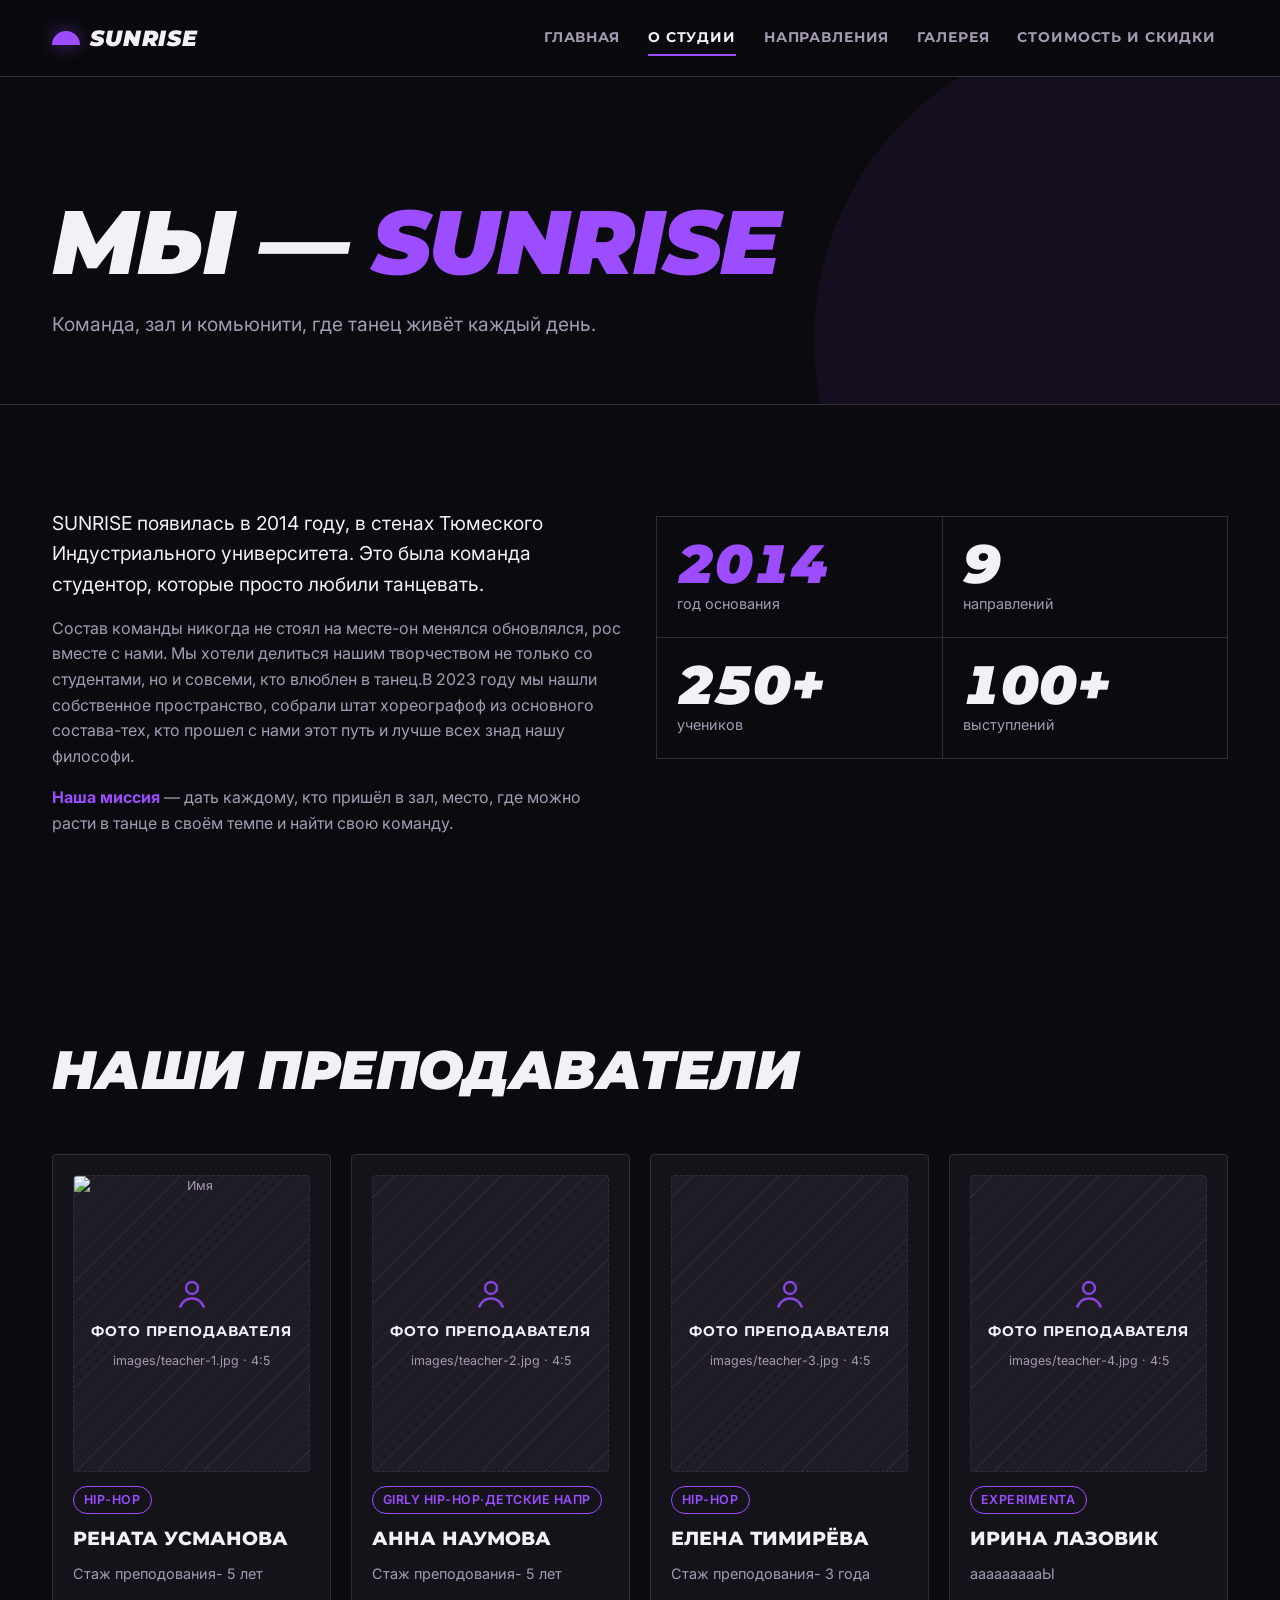
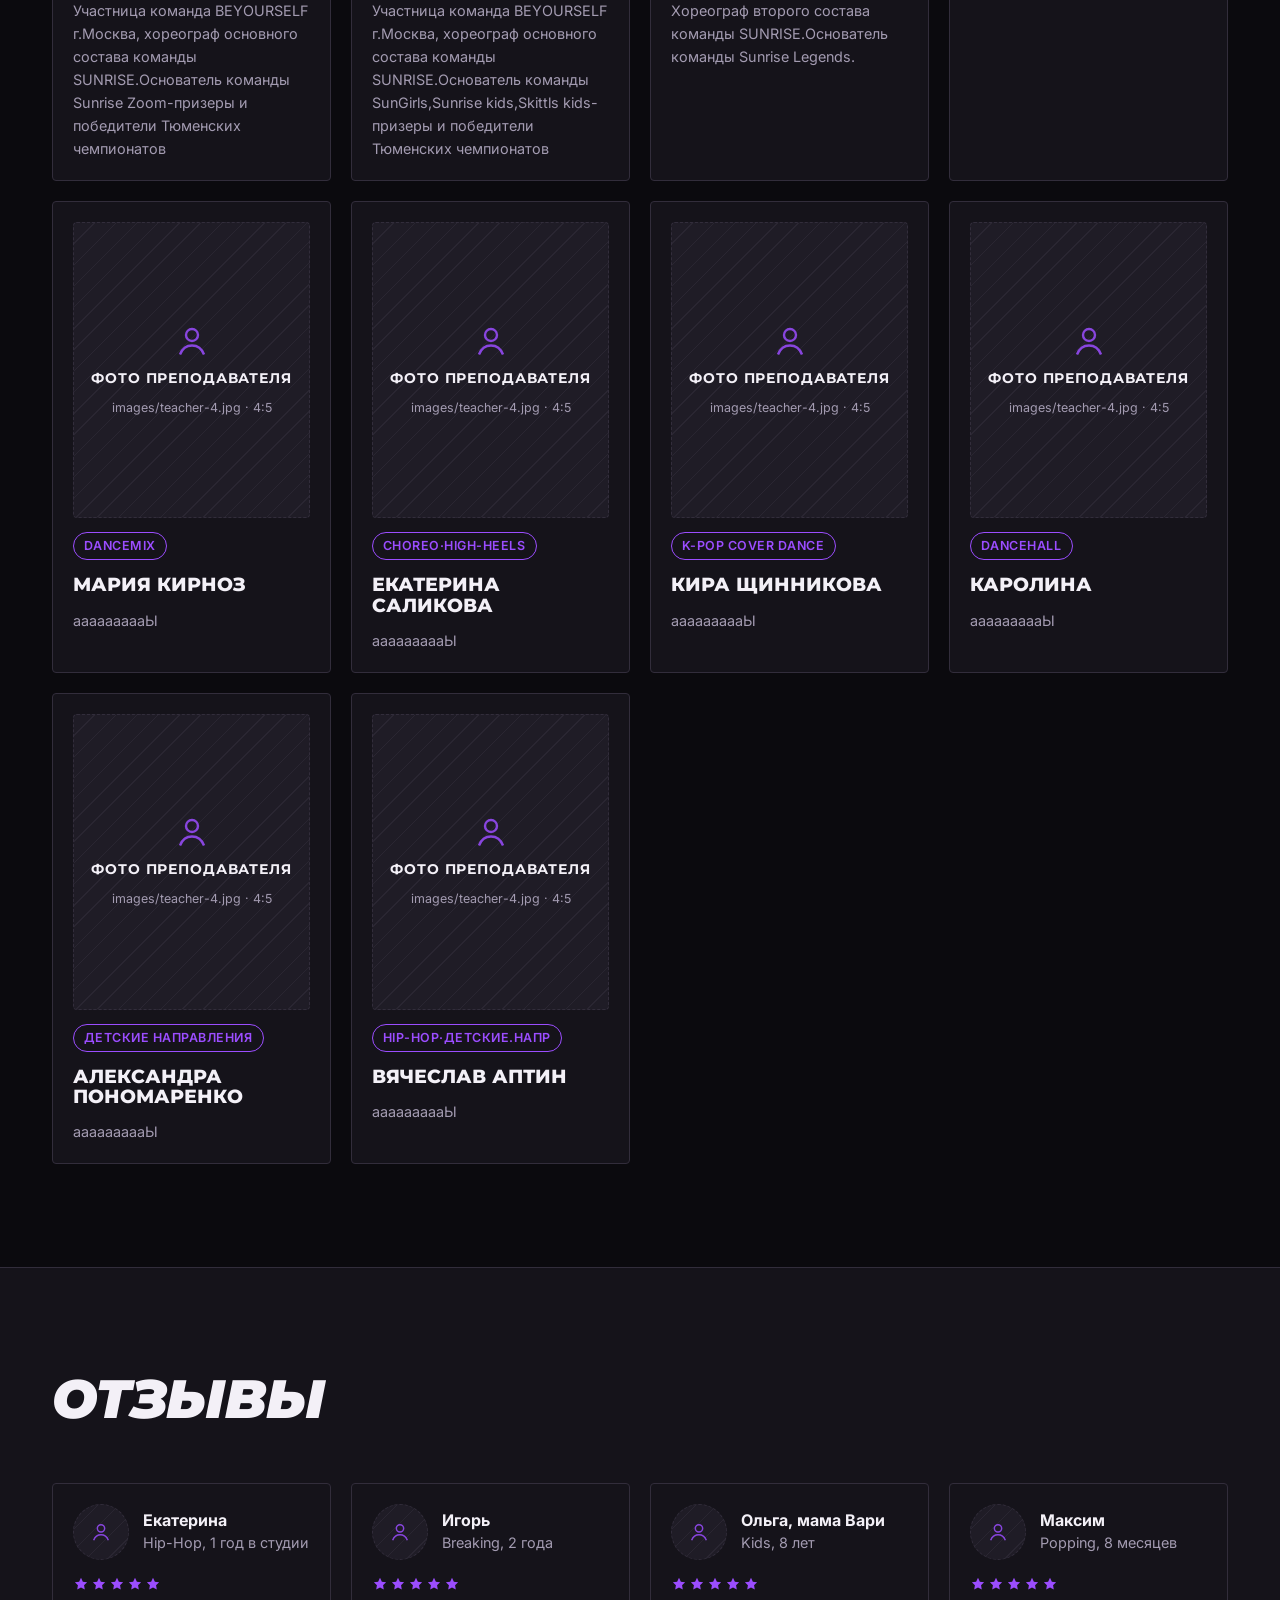
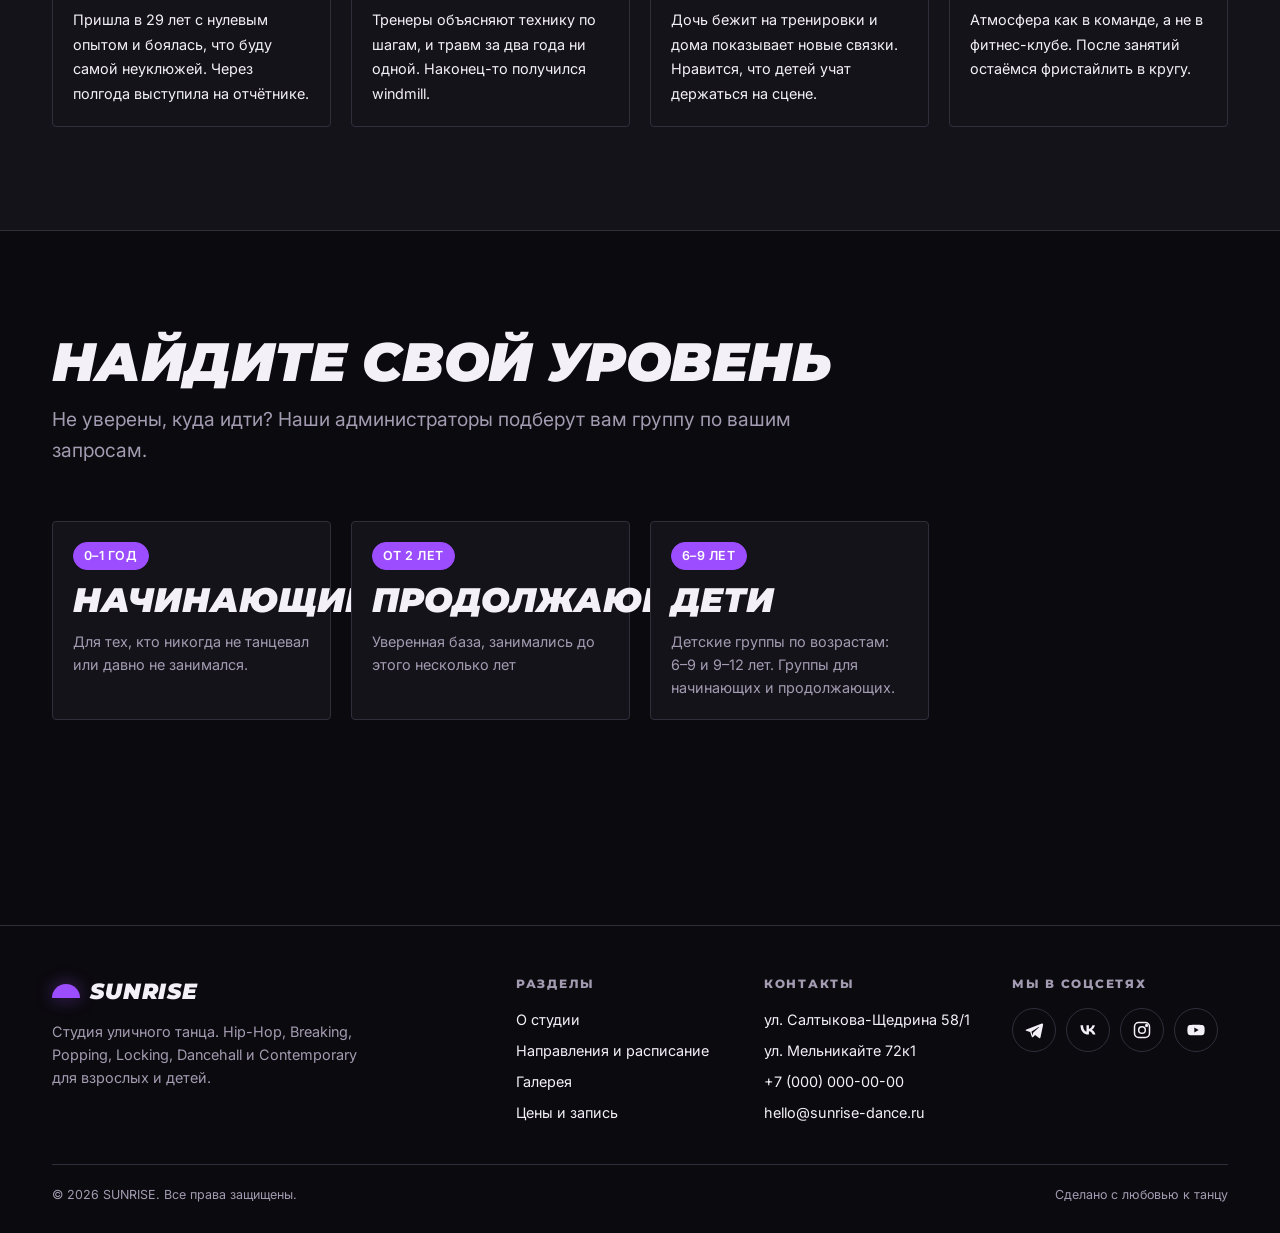
==== commit 4bc10f04: "О студии" ====
--- a/about.html
+++ b/about.html
@@ -37,9 +37,9 @@
     <!-- ===== Заголовок страницы ===== -->
     <section class="page-hero">
       <div class="container">
-        <p class="eyebrow">О студии</p>
+        
         <h1 class="page-hero__title">Мы — <span class="text-sunrise">SUNRISE</span></h1>
-        <p class="lead">Команда, зал и комьюнити, где уличный танец живёт каждый день.</p>
+        <p class="lead">Команда, зал и комьюнити, где танец живёт каждый день.</p>
       </div>
     </section>
 
@@ -48,8 +48,8 @@
       <div class="container story">
         <div class="story__text reveal">
           <!-- ЗАМЕНИТЬ: история студии -->
-          <p>SUNRISE появилась в 2018 году, когда трое танцоров арендовали небольшой зал по вечерам и начали тренировать друзей. Сейчас это студия с двумя залами и шестью направлениями.</p>
-          <p>Мы выросли из баттлов и уличных джемов, поэтому учим не только связкам, но и культуре: музыке, истории стилей, умению фристайлить и держаться в кругу.</p>
+          <p>SUNRISE появилась в 2014 году, в стенах Тюмеского Индустриального университета. Это была команда студентор, которые просто любили танцевать.</p>
+          <p>Состав команды никогда не стоял на месте-он менялся обновлялся, рос вместе с нами. Мы хотели делиться нашим творчеством не только со студентами, но и совсеми, кто влюблен в танец.В 2023 году мы нашли собственное пространство, собрали штат хореографоф из основного состава-тех, кто прошел с нами этот путь и лучше всех знад нашу философи.</p>
           <!-- ЗАМЕНИТЬ: миссия -->
           <p><strong class="text-sunrise">Наша миссия</strong> — дать каждому, кто пришёл в зал, место, где можно расти в танце в своём темпе и найти свою команду.</p>
         </div>
@@ -57,45 +57,22 @@
         <div class="reveal">
           <!-- ЗАМЕНИТЬ: цифры студии -->
           <div class="facts">
-            <div class="fact"><b class="text-sunrise">2018</b><span>год основания</span></div>
-            <div class="fact"><b>6</b><span>направлений</span></div>
-            <div class="fact"><b>350+</b><span>учеников</span></div>
-            <div class="fact"><b>40+</b><span>выступлений и баттлов</span></div>
+            <div class="fact"><b class="text-sunrise">2014</b><span>год основания</span></div>
+            <div class="fact"><b>9</b><span>направлений</span></div>
+            <div class="fact"><b>250+</b><span>учеников</span></div>
+            <div class="fact"><b>100+</b><span>выступлений</span></div>
           </div>
         </div>
       </div>
     </section>
 
-    <!-- ===== Ценности ===== -->
-    <section class="section section--alt">
-      <div class="container">
-        <div class="section-head reveal">
-          <p class="eyebrow">Ценности</p>
-          <h2 class="h2">Во что мы верим</h2>
-        </div>
-        <!-- ЗАМЕНИТЬ: ваши ценности -->
-        <div class="values reveal">
-          <div class="value">
-            <h3 class="h3">Peace, Love, Unity</h3>
-            <p>Принципы хип-хоп культуры: в зале уважают каждого, независимо от уровня и возраста.</p>
-          </div>
-          <div class="value">
-            <h3 class="h3">Фундамент</h3>
-            <p>Сначала грув, база и музыкальность, потом трюки. Так танец остаётся с человеком надолго.</p>
-          </div>
-          <div class="value">
-            <h3 class="h3">Свой стиль</h3>
-            <p>Мы не делаем копии тренера. Задача преподавателя — помочь найти собственный почерк.</p>
-          </div>
-        </div>
-      </div>
-    </section>
+    
 
     <!-- ===== Преподаватели ===== -->
     <section class="section" id="teachers">
       <div class="container">
         <div class="section-head reveal">
-          <p class="eyebrow">Команда</p>
+          
           <h2 class="h2">Наши преподаватели</h2>
         </div>
 
@@ -103,29 +80,76 @@
              Фото: вставьте <img src="images/teacher-1.jpg" alt="Имя"> внутрь .ph -->
         <div class="cards">
           <article class="card teacher reveal">
-            <div class="ph"><svg viewBox="0 0 24 24" fill="none" stroke="currentColor" stroke-width="1.6" aria-hidden="true"><circle cx="12" cy="8" r="4"/><path d="M4 21c1.5-4 4.5-6 8-6s6.5 2 8 6"/></svg><strong>Фото преподавателя</strong><span>images/teacher-1.jpg · 4:5</span></div>
+            <div class="ph"><svg viewBox="0 0 24 24" fill="none" stroke="currentColor" stroke-width="1.6" aria-hidden="true"><circle cx="12" cy="8" r="4"/><path d="M4 21c1.5-4 4.5-6 8-6s6.5 2 8 6"/><img src="img/ренафотопреподы.jpg" alt="Имя"></svg><strong>Фото преподавателя</strong><span>images/teacher-1.jpg · 4:5</span></div>
             <span class="chip">Hip-Hop</span>
-            <h3 class="teacher__name">Алексей «Rize» Иванов</h3>
-            <p>Танцует 12 лет, финалист всероссийских баттлов. Ставит хореографию для отчётных концертов.</p>
+            <h3 class="teacher__name">Рената усманова</h3>
+            <p>Стаж преподования- 5 лет</p>
+            <p>Участница команда BEYOURSELF г.Москва, хореограф основного состава команды SUNRISE.Основатель команды Sunrise Zoom-призеры и победители Тюменских чемпионатов</p>
+
           </article>
           <article class="card teacher reveal">
             <div class="ph"><svg viewBox="0 0 24 24" fill="none" stroke="currentColor" stroke-width="1.6" aria-hidden="true"><circle cx="12" cy="8" r="4"/><path d="M4 21c1.5-4 4.5-6 8-6s6.5 2 8 6"/></svg><strong>Фото преподавателя</strong><span>images/teacher-2.jpg · 4:5</span></div>
-            <span class="chip">Breaking</span>
-            <h3 class="teacher__name">Дмитрий «Flow» Петров</h3>
-            <p>Би-бой с 2010 года, судья региональных соревнований. Ведёт взрослые и детские группы.</p>
+            <span class="chip">GIRLY HIP-HOP·детские НАПР</span>
+            <h3 class="teacher__name">Анна Наумова</h3>
+            <p>Стаж преподования- 5 лет</p>
+            <p>Участница команда BEYOURSELF г.Москва, хореограф основного состава команды SUNRISE.Основатель команды SunGirls,Sunrise kids,Skittls kids-призеры и победители Тюменских чемпионатов</p>
           </article>
           <article class="card teacher reveal">
             <div class="ph"><svg viewBox="0 0 24 24" fill="none" stroke="currentColor" stroke-width="1.6" aria-hidden="true"><circle cx="12" cy="8" r="4"/><path d="M4 21c1.5-4 4.5-6 8-6s6.5 2 8 6"/></svg><strong>Фото преподавателя</strong><span>images/teacher-3.jpg · 4:5</span></div>
-            <span class="chip">Popping · Locking</span>
-            <h3 class="teacher__name">Мария «Lock» Сидорова</h3>
-            <p>Специалист по фанк-стилям. Учит изоляциям, музыкальности и работе с характером.</p>
-          </article>
-          <article class="card teacher reveal">
-            <div class="ph"><svg viewBox="0 0 24 24" fill="none" stroke="currentColor" stroke-width="1.6" aria-hidden="true"><circle cx="12" cy="8" r="4"/><path d="M4 21c1.5-4 4.5-6 8-6s6.5 2 8 6"/></svg><strong>Фото преподавателя</strong><span>images/teacher-4.jpg · 4:5</span></div>
-            <span class="chip">Dancehall · Contemporary</span>
-            <h3 class="teacher__name">Анна «Sun» Кузнецова</h3>
-            <p>Стажировалась на Ямайке, преподаёт dancehall и contemporary. Отвечает за женские группы.</p>
-          </article>
+            <span class="chip">HIP-HOP</span>
+            <h3 class="teacher__name">ЕЛЕНА ТИМИРЁВА</h3>
+            <p>Стаж преподования- 3 года</p>
+            <p>Хореограф второго состава команды SUNRISE.Основатель команды Sunrise Legends.</p>
+
+          </article>
+          <article class="card teacher reveal">
+            <div class="ph"><svg viewBox="0 0 24 24" fill="none" stroke="currentColor" stroke-width="1.6" aria-hidden="true"><circle cx="12" cy="8" r="4"/><path d="M4 21c1.5-4 4.5-6 8-6s6.5 2 8 6"/></svg><strong>Фото преподавателя</strong><span>images/teacher-4.jpg · 4:5</span></div>
+            <span class="chip">experimenta</span>
+            <h3 class="teacher__name">Ирина Лазовик</h3>
+            <p>аааааааааЫ</p>
+          </article>
+          <article class="card teacher reveal">
+            <div class="ph"><svg viewBox="0 0 24 24" fill="none" stroke="currentColor" stroke-width="1.6" aria-hidden="true"><circle cx="12" cy="8" r="4"/><path d="M4 21c1.5-4 4.5-6 8-6s6.5 2 8 6"/></svg><strong>Фото преподавателя</strong><span>images/teacher-4.jpg · 4:5</span></div>
+            <span class="chip">dancemix</span>
+            <h3 class="teacher__name">Мария Кирноз</h3>
+            <p>аааааааааЫ</p>
+          </article>
+          </article>
+          <article class="card teacher reveal">
+            <div class="ph"><svg viewBox="0 0 24 24" fill="none" stroke="currentColor" stroke-width="1.6" aria-hidden="true"><circle cx="12" cy="8" r="4"/><path d="M4 21c1.5-4 4.5-6 8-6s6.5 2 8 6"/></svg><strong>Фото преподавателя</strong><span>images/teacher-4.jpg · 4:5</span></div>
+            <span class="chip">choreo·high-heels</span>
+            <h3 class="teacher__name">Екатерина Саликова</h3>
+            <p>аааааааааЫ</p>
+          </article>
+          <article class="card teacher reveal">
+            <div class="ph"><svg viewBox="0 0 24 24" fill="none" stroke="currentColor" stroke-width="1.6" aria-hidden="true"><circle cx="12" cy="8" r="4"/><path d="M4 21c1.5-4 4.5-6 8-6s6.5 2 8 6"/></svg><strong>Фото преподавателя</strong><span>images/teacher-4.jpg · 4:5</span></div>
+            <span class="chip">k-pop cover DANCE</span>
+            <h3 class="teacher__name">Кира Щинникова</h3>
+            <p>аааааааааЫ</p>
+            
+          </article>
+          <article class="card teacher reveal">
+            <div class="ph"><svg viewBox="0 0 24 24" fill="none" stroke="currentColor" stroke-width="1.6" aria-hidden="true"><circle cx="12" cy="8" r="4"/><path d="M4 21c1.5-4 4.5-6 8-6s6.5 2 8 6"/></svg><strong>Фото преподавателя</strong><span>images/teacher-4.jpg · 4:5</span></div>
+            <span class="chip">dancehall</span>
+            <h3 class="teacher__name">Каролина</h3>
+            <p>аааааааааЫ</p>
+            
+          </article>
+          <article class="card teacher reveal">
+            <div class="ph"><svg viewBox="0 0 24 24" fill="none" stroke="currentColor" stroke-width="1.6" aria-hidden="true"><circle cx="12" cy="8" r="4"/><path d="M4 21c1.5-4 4.5-6 8-6s6.5 2 8 6"/></svg><strong>Фото преподавателя</strong><span>images/teacher-4.jpg · 4:5</span></div>
+            <span class="chip">детские направления</span>
+            <h3 class="teacher__name">Александра Пономаренко</h3>
+            <p>аааааааааЫ</p>
+            
+          </article>
+          <article class="card teacher reveal">
+            <div class="ph"><svg viewBox="0 0 24 24" fill="none" stroke="currentColor" stroke-width="1.6" aria-hidden="true"><circle cx="12" cy="8" r="4"/><path d="M4 21c1.5-4 4.5-6 8-6s6.5 2 8 6"/></svg><strong>Фото преподавателя</strong><span>images/teacher-4.jpg · 4:5</span></div>
+            <span class="chip">hip-hop·детские.напр</span>
+            <h3 class="teacher__name">Вячеслав Аптин</h3>
+            <p>аааааааааЫ</p>
+            
+          </article>
+          
         </div>
       </div>
     </section>
@@ -134,8 +158,8 @@
     <section class="section section--alt">
       <div class="container">
         <div class="section-head reveal">
-          <p class="eyebrow">Отзывы</p>
-          <h2 class="h2">Что говорят ученики</h2>
+          
+          <h2 class="h2">Отзывы</h2>
         </div>
 
         <!-- ЗАМЕНИТЬ: реальные отзывы. Фото ученика: <img src="images/review-1.jpg" alt="Имя"> внутрь .ph--round -->
@@ -180,52 +204,35 @@
     <section class="section" id="groups">
       <div class="container">
         <div class="section-head reveal">
-          <p class="eyebrow">Группы</p>
+          
           <h2 class="h2">Найдите свой уровень</h2>
-          <p class="lead">Не уверены, куда идти? На пробном занятии тренер подскажет подходящую группу.</p>
+          <p class="lead">Не уверены, куда идти? Наши администраторы подберут вам группу по вашим запросам.</p>
         </div>
 
         <!-- ЗАМЕНИТЬ: описание групп -->
         <div class="cards">
           <article class="card group reveal">
-            <span class="chip">0–6 месяцев</span>
+            <span class="chip chip--solid">0–1 год</span>
             <h3 class="group__level">Начинающие</h3>
             <p>Для тех, кто никогда не танцевал или давно не занимался.</p>
             <ul>
-              <li>базовые шаги и грув</li>
-              <li>счёт и работа с музыкой</li>
-              <li>простые связки</li>
+              
             </ul>
           </article>
           <article class="card group reveal">
-            <span class="chip chip--solid">от 6 месяцев</span>
-            <h3 class="group__level">Продолжающие</h3>
-            <p>Уверенная база, хочется больше хореографии и фристайла.</p>
+            <span class="chip chip--solid">от 2 лет</span>
+            <h3 class="group__level">продолжающие</h3>
+            <p>Уверенная база, занимались до этого несколько лет</p>
             <ul>
-              <li>сложные связки и переходы</li>
-              <li>основы фристайла</li>
-              <li>подготовка к концертам</li>
+              
             </ul>
           </article>
+          
           <article class="card group reveal">
-            <span class="chip">от 2 лет</span>
-            <h3 class="group__level">Продвинутые</h3>
-            <p>Для танцоров, которые выступают и участвуют в баттлах.</p>
-            <ul>
-              <li>постановки и командная работа</li>
-              <li>подготовка к баттлам</li>
-              <li>развитие своего стиля</li>
-            </ul>
-          </article>
-          <article class="card group reveal">
-            <span class="chip chip--solid">6–14 лет</span>
-            <h3 class="group__level">Kids</h3>
-            <p>Детские группы по возрастам: 6–9 и 10–14 лет.</p>
-            <ul>
-              <li>координация и музыкальность</li>
-              <li>игровой формат</li>
-              <li>выступления на концертах</li>
-            </ul>
+            <span class="chip chip--solid">6–9 лет</span>
+            <h3 class="group__level">ДЕТИ</h3>
+            <p>Детские группы по возрастам: 6–9 и 9–12 лет. Группы для начинающих и продолжающих.</p>
+            
           </article>
         </div>
       </div>
--- a/styles.css
+++ b/styles.css
@@ -49,7 +49,7 @@
 /* ---------- 2. БАЗА ---------- */
 *, *::before, *::after { box-sizing: border-box; }
 
-html { scroll-padding-top: calc(var(--header-h) + 16px); }
+html { scroll-behavior: smooth; scroll-padding-top: calc(var(--header-h) + 16px); }
 
 body {
   margin: 0;
@@ -293,6 +293,8 @@
    white-space: nowrap;
 
 }
+/* На телефоне длинные заголовки переносятся, иначе вылезают за экран */
+@media (max-width: 767px) { .h2 { white-space: normal; } }
 .h3 {
   font-size: var(--fs-lg);
   font-weight: 800;
@@ -554,8 +556,7 @@
 .feature__icon svg { width: 24px; height: 24px; }
 .feature p { color: var(--c-muted); font-size: var(--fs-sm); }
 
-@media (min-width: 640px) { .features { grid-template-columns: repeat(2, 1fr); } }
-@media (min-width: 1100px) { .features { grid-template-columns: repeat(3, 1fr); } }
+@media (min-width: 760px) { .features { grid-template-columns: repeat(3, 1fr); } } /* три карточки — три колонки, без пустых ячеек */
 
 /* ---------- 9. КАРТОЧКИ (общие) ---------- */
 .cards {
@@ -693,6 +694,8 @@
 }
 
 .direction {
+  /* при переходе по ссылке направление встаёт под шапку и панель направлений */
+  scroll-margin-top: 64px; /* + высота панели направлений (отступ под шапку уже задан у html) */
   padding-block: clamp(48px, 7vw, 96px);
   border-bottom: 1px solid var(--c-line);
 }
@@ -896,7 +899,7 @@
   counter-reset: step;
 }
 @media (min-width: 640px) { .steps { grid-template-columns: repeat(2, 1fr); } }
-@media (min-width: 1100px) { .steps { grid-template-columns: repeat(4, 1fr); } }
+@media (min-width: 1100px) { .steps { grid-template-columns: repeat(3, 1fr); } }
 .step { counter-increment: step; display: grid; gap: 10px; align-content: start; padding-top: 20px; border-top: 1px solid var(--c-line); }
 .step::before {
   content: counter(step, decimal-leading-zero);
@@ -1128,4 +1131,94 @@
 .signup__status { font-size: var(--fs-sm); color: var(--c-muted); }
 .signup__status:empty { display: none; }
 .signup__status a { color: var(--c-accent); font-weight: 600; }
-.signup__done .muted { margin-top: -6px; }+.signup__done .muted { margin-top: -6px; }
+
+/* ---------- ПРОГРАММА ЛОЯЛЬНОСТИ (prices.html) ---------- */
+.loyalty { padding-top: 0; } /* стоит сразу после тарифов — без двойного отступа */
+.loyalty .section-head { max-width: none; } /* заголовок в одну строку на компьютере */
+.loyalty .h2 { white-space: normal; }       /* а на телефоне переносится */
+
+/* Сетка: «Приведи друга» и «Несколько групп» в первом ряду, семейная скидка — на всю ширину */
+.loyalty__grid {
+  display: grid;
+  gap: 20px;
+}
+@media (min-width: 900px) {
+  .loyalty__grid { grid-template-columns: 7fr 5fr; }
+  .loyalty-card--family { grid-column: 1 / -1; }
+}
+
+.loyalty-card { gap: 18px; padding: clamp(20px, 3vw, 32px); }
+.loyalty-card > p { color: var(--c-muted); font-size: var(--fs-md); }
+
+/* Плитки «сколько человек — какая скидка» */
+.loyalty__tiers {
+  list-style: none;
+  margin: 0;
+  padding: 0;
+  display: grid;
+  grid-template-columns: repeat(2, minmax(0, 1fr));
+  gap: 1px;
+  background: var(--c-line);
+  border: 1px solid var(--c-line);
+}
+@media (min-width: 900px) {
+  .loyalty-card--family .loyalty__tiers { grid-template-columns: repeat(4, minmax(0, 1fr)); }
+}
+.tier {
+  display: flex;
+  flex-wrap: wrap; /* на узком экране скидка уходит под подпись */
+  align-items: center;
+  justify-content: space-between;
+  gap: 8px 10px;
+  padding: 14px 16px;
+  background: var(--c-surface);
+  transition: background .25s;
+}
+.tier:hover { background: var(--c-surface-2); }
+.tier__label {
+  font-family: var(--f-display);
+  font-weight: 800;
+  font-size: var(--fs-md);
+  text-transform: uppercase;
+  white-space: nowrap;
+}
+
+/* Значок скидки: фиолетовая «таблетка» */
+.discount {
+  display: inline-block;
+  padding: 4px 12px;
+  border-radius: 99px;
+  background: var(--c-accent);
+  color: var(--c-on-accent);
+  font-family: var(--f-display);
+  font-weight: 900;
+  font-style: italic;
+  font-size: var(--fs-lg);
+  line-height: 1.2;
+  font-variant-numeric: tabular-nums;
+  white-space: nowrap;
+  transition: transform .25s var(--ease);
+}
+.tier:hover .discount { transform: scale(1.08) rotate(-3deg); }
+.discount--xl { font-size: var(--fs-2xl); padding: 6px 24px; }
+
+/* Крупная скидка в карточке «Несколько групп» */
+.loyalty__big {
+  flex: 1;
+  display: grid;
+  place-items: center;
+  align-content: center;
+  gap: 12px;
+  padding: 24px 16px;
+  border: 1px dashed var(--c-line);
+  text-align: center;
+  color: var(--c-muted);
+}
+
+.loyalty-card > .loyalty__note {
+  font-size: var(--fs-sm);
+  color: var(--c-muted);
+  padding-top: 14px;
+  border-top: 1px solid var(--c-line);
+}
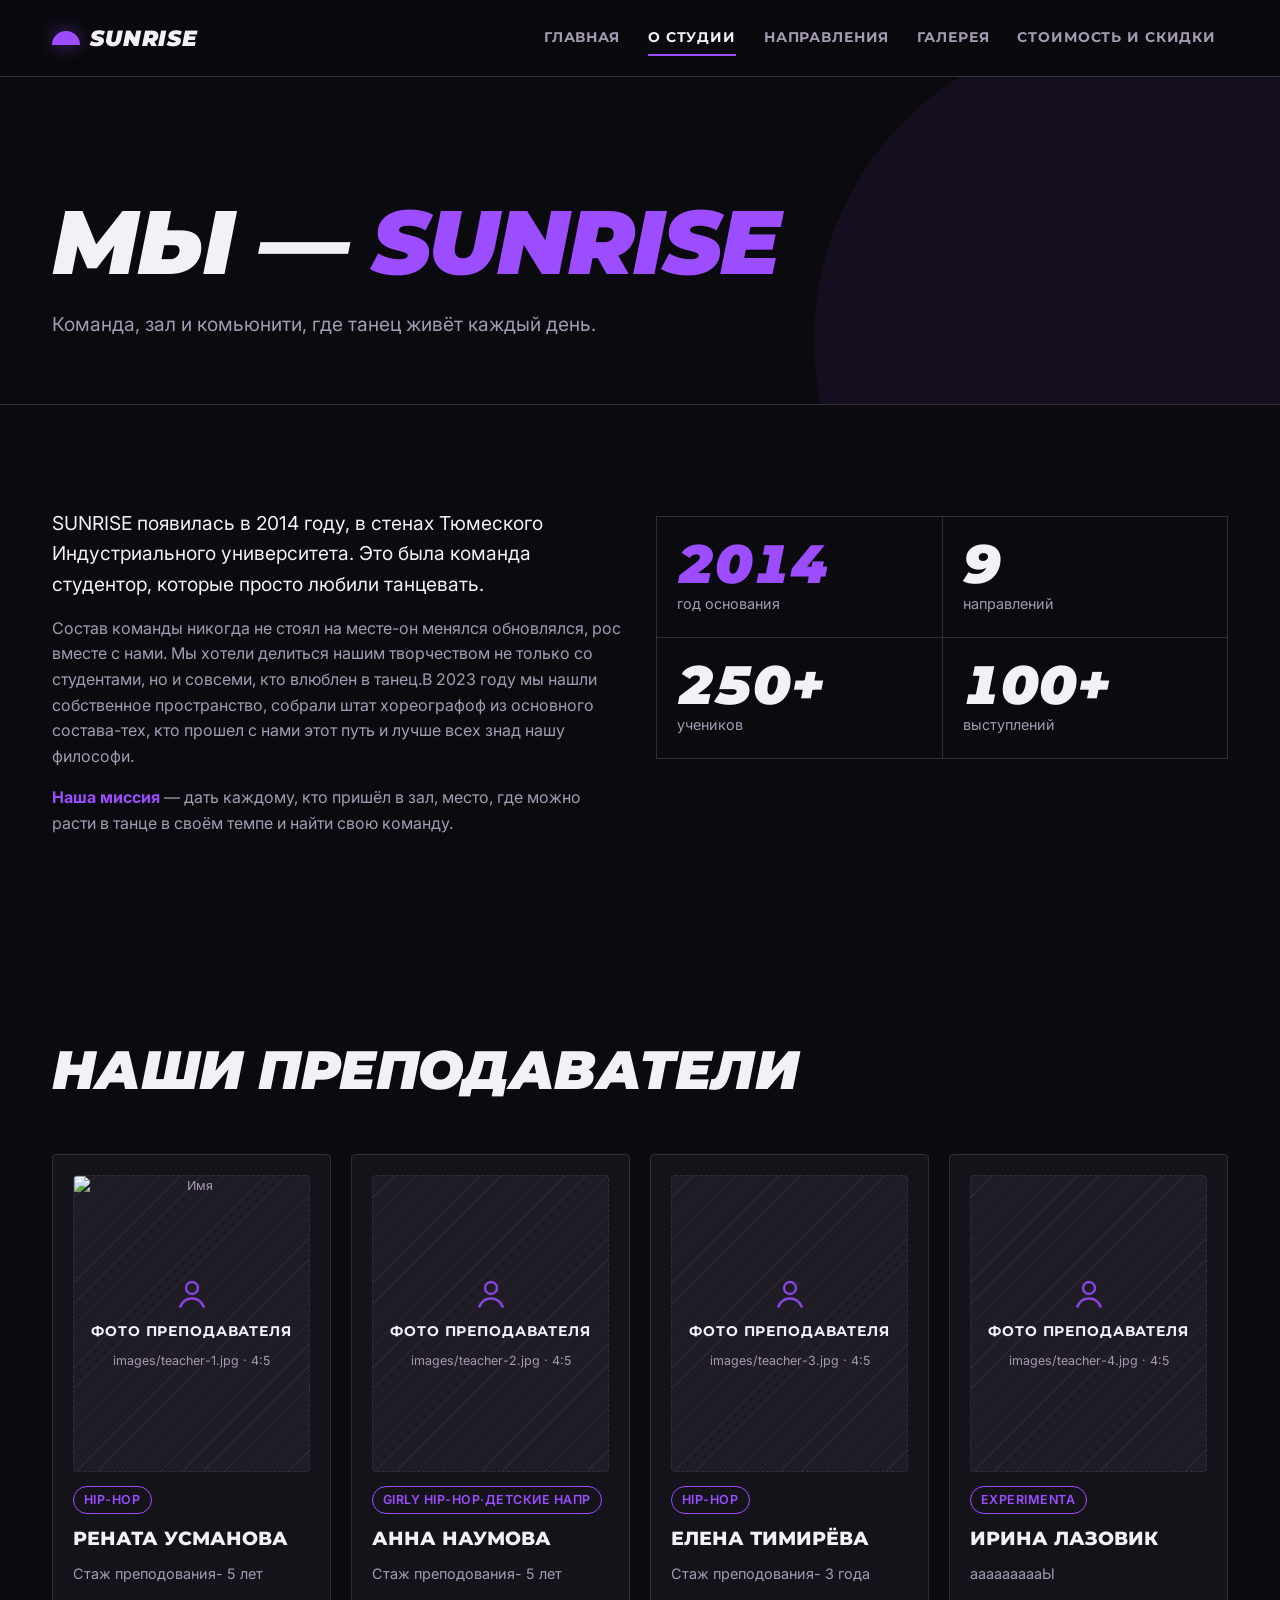
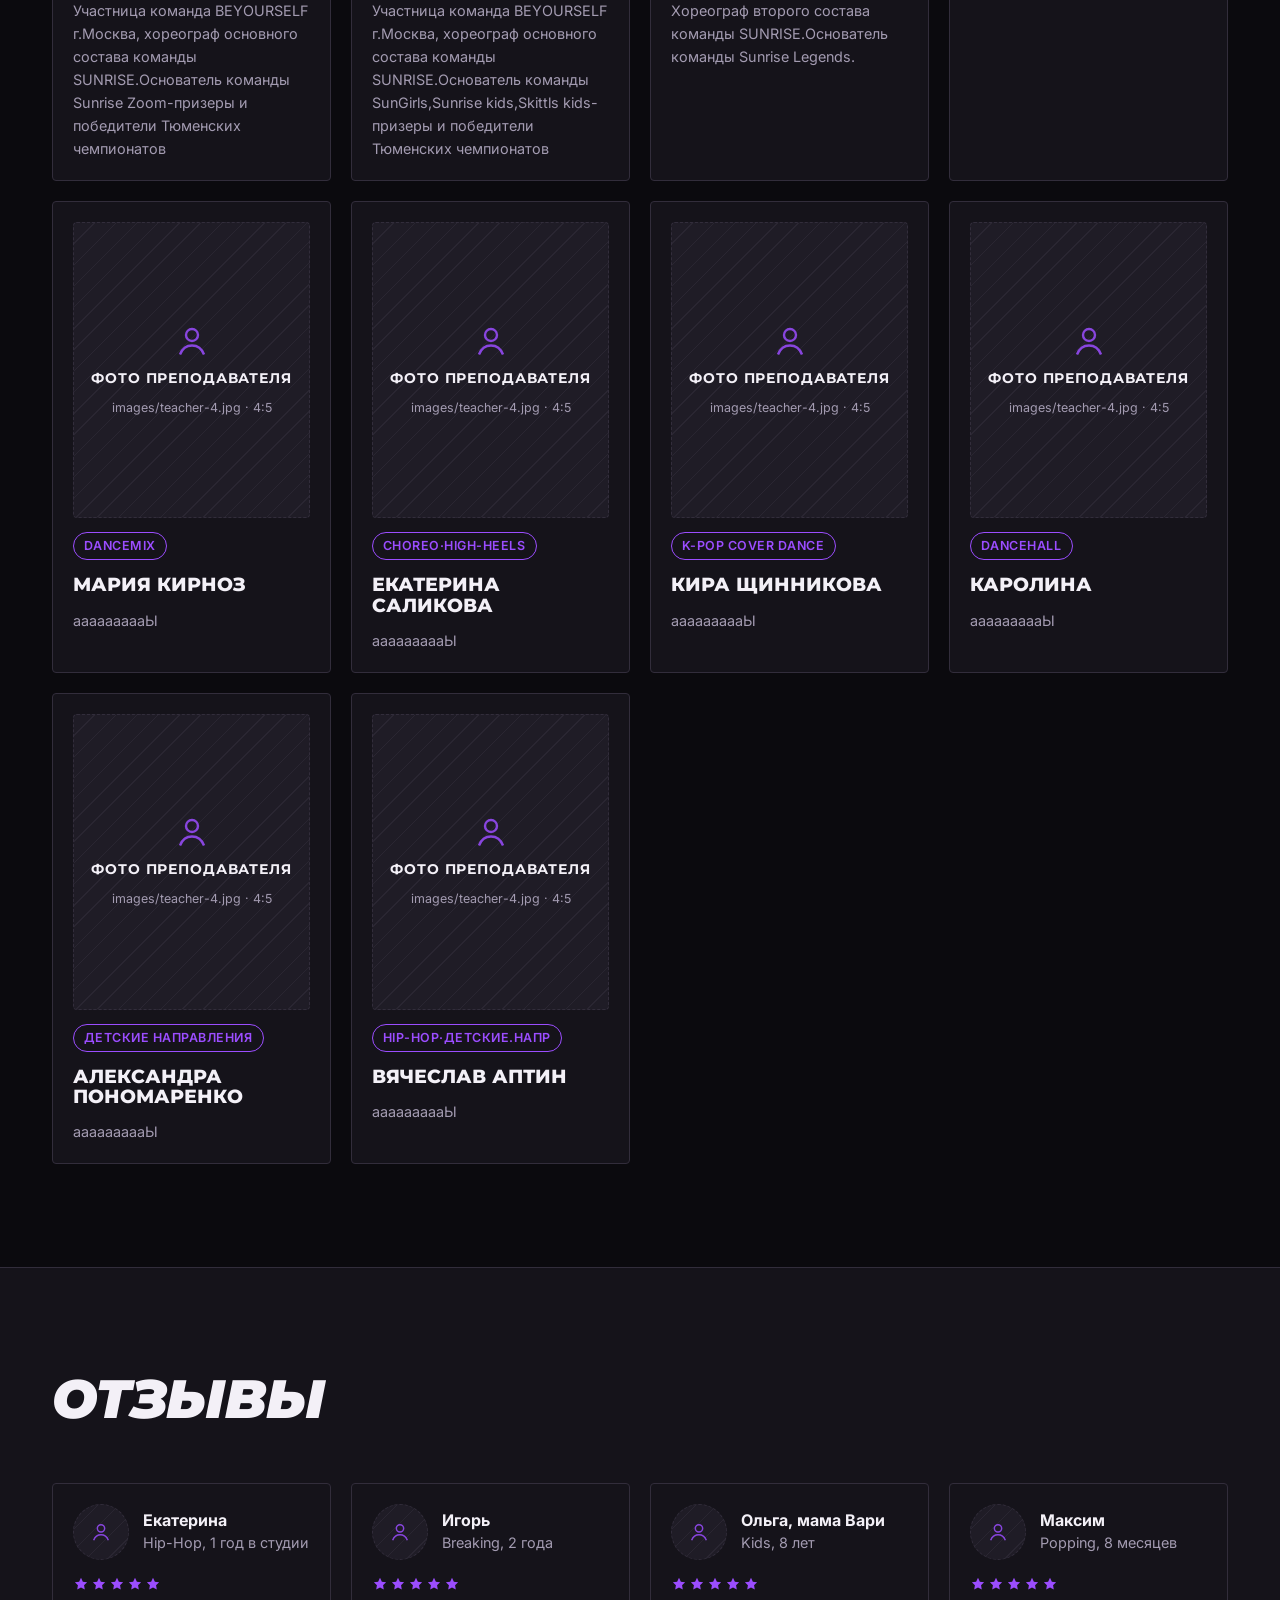
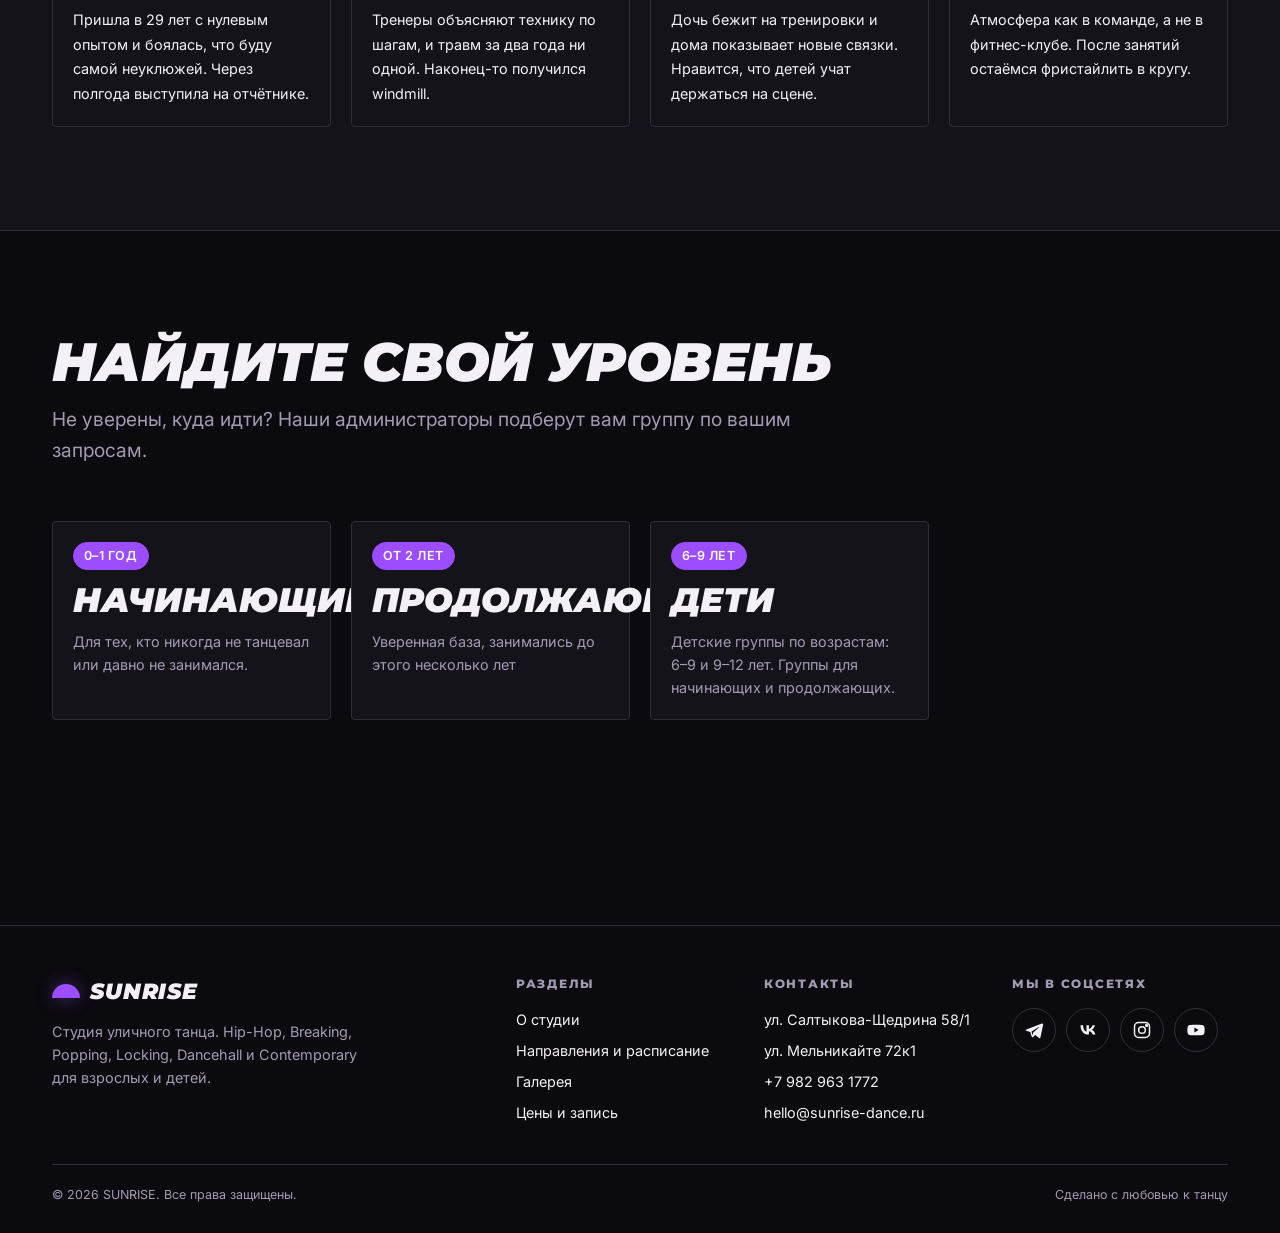
==== commit 06e6faf0: "Проверка правок: исправлена разметка, телефон, путь к видео; фото теперь попадают на GitHub - about." ====
--- a/about.html
+++ b/about.html
@@ -114,7 +114,6 @@
             <h3 class="teacher__name">Мария Кирноз</h3>
             <p>аааааааааЫ</p>
           </article>
-          </article>
           <article class="card teacher reveal">
             <div class="ph"><svg viewBox="0 0 24 24" fill="none" stroke="currentColor" stroke-width="1.6" aria-hidden="true"><circle cx="12" cy="8" r="4"/><path d="M4 21c1.5-4 4.5-6 8-6s6.5 2 8 6"/></svg><strong>Фото преподавателя</strong><span>images/teacher-4.jpg · 4:5</span></div>
             <span class="chip">choreo·high-heels</span>
@@ -263,7 +262,7 @@
             <!-- Адреса студий. ЗАМЕНИТЬ: телефон и почта -->
             <li>ул. Салтыкова-Щедрина 58/1</li>
             <li>ул. Мельникайте 72к1</li>
-            <li><a href="tel:+70000000000">+7 (000) 000-00-00</a></li>
+            <li><a href="tel:+79829631772">+7 982 963 1772</a></li>
             <li><a href="mailto:hello@sunrise-dance.ru">hello@sunrise-dance.ru</a></li>
           </ul>
         </div>
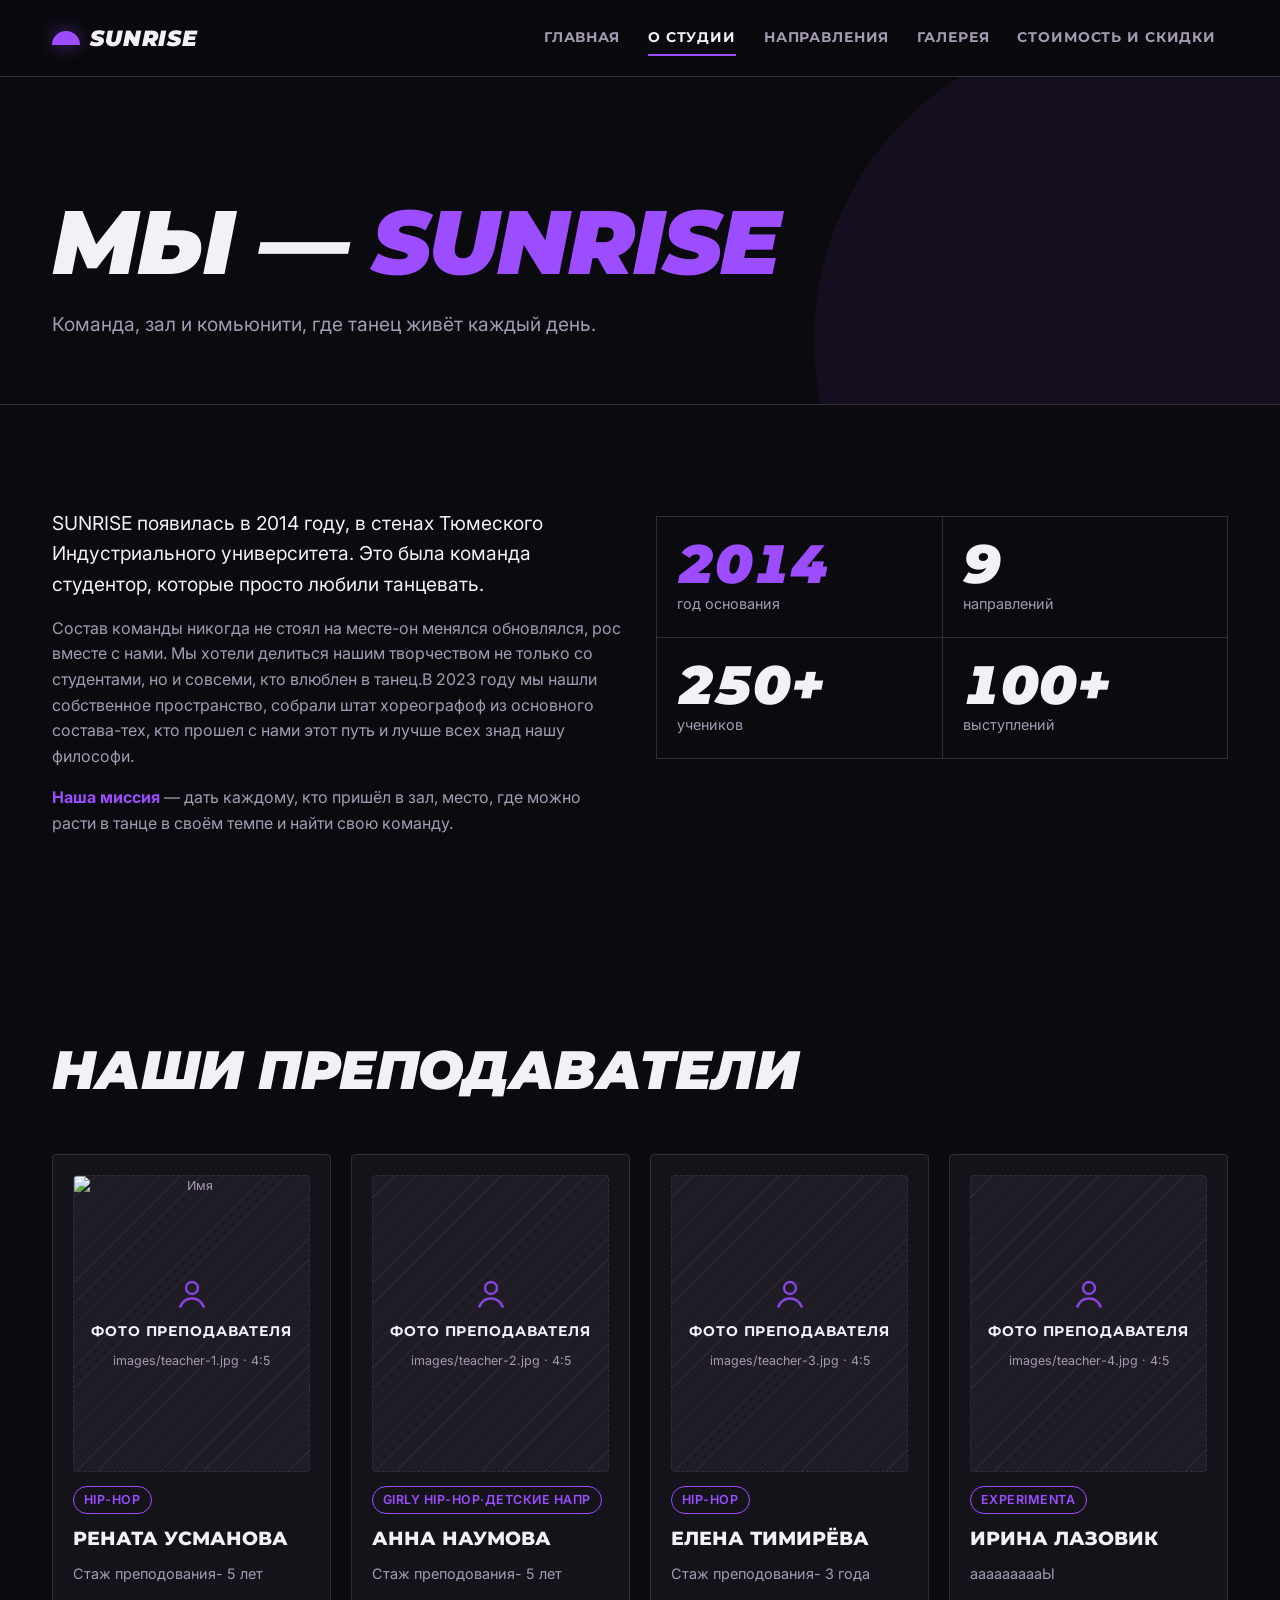
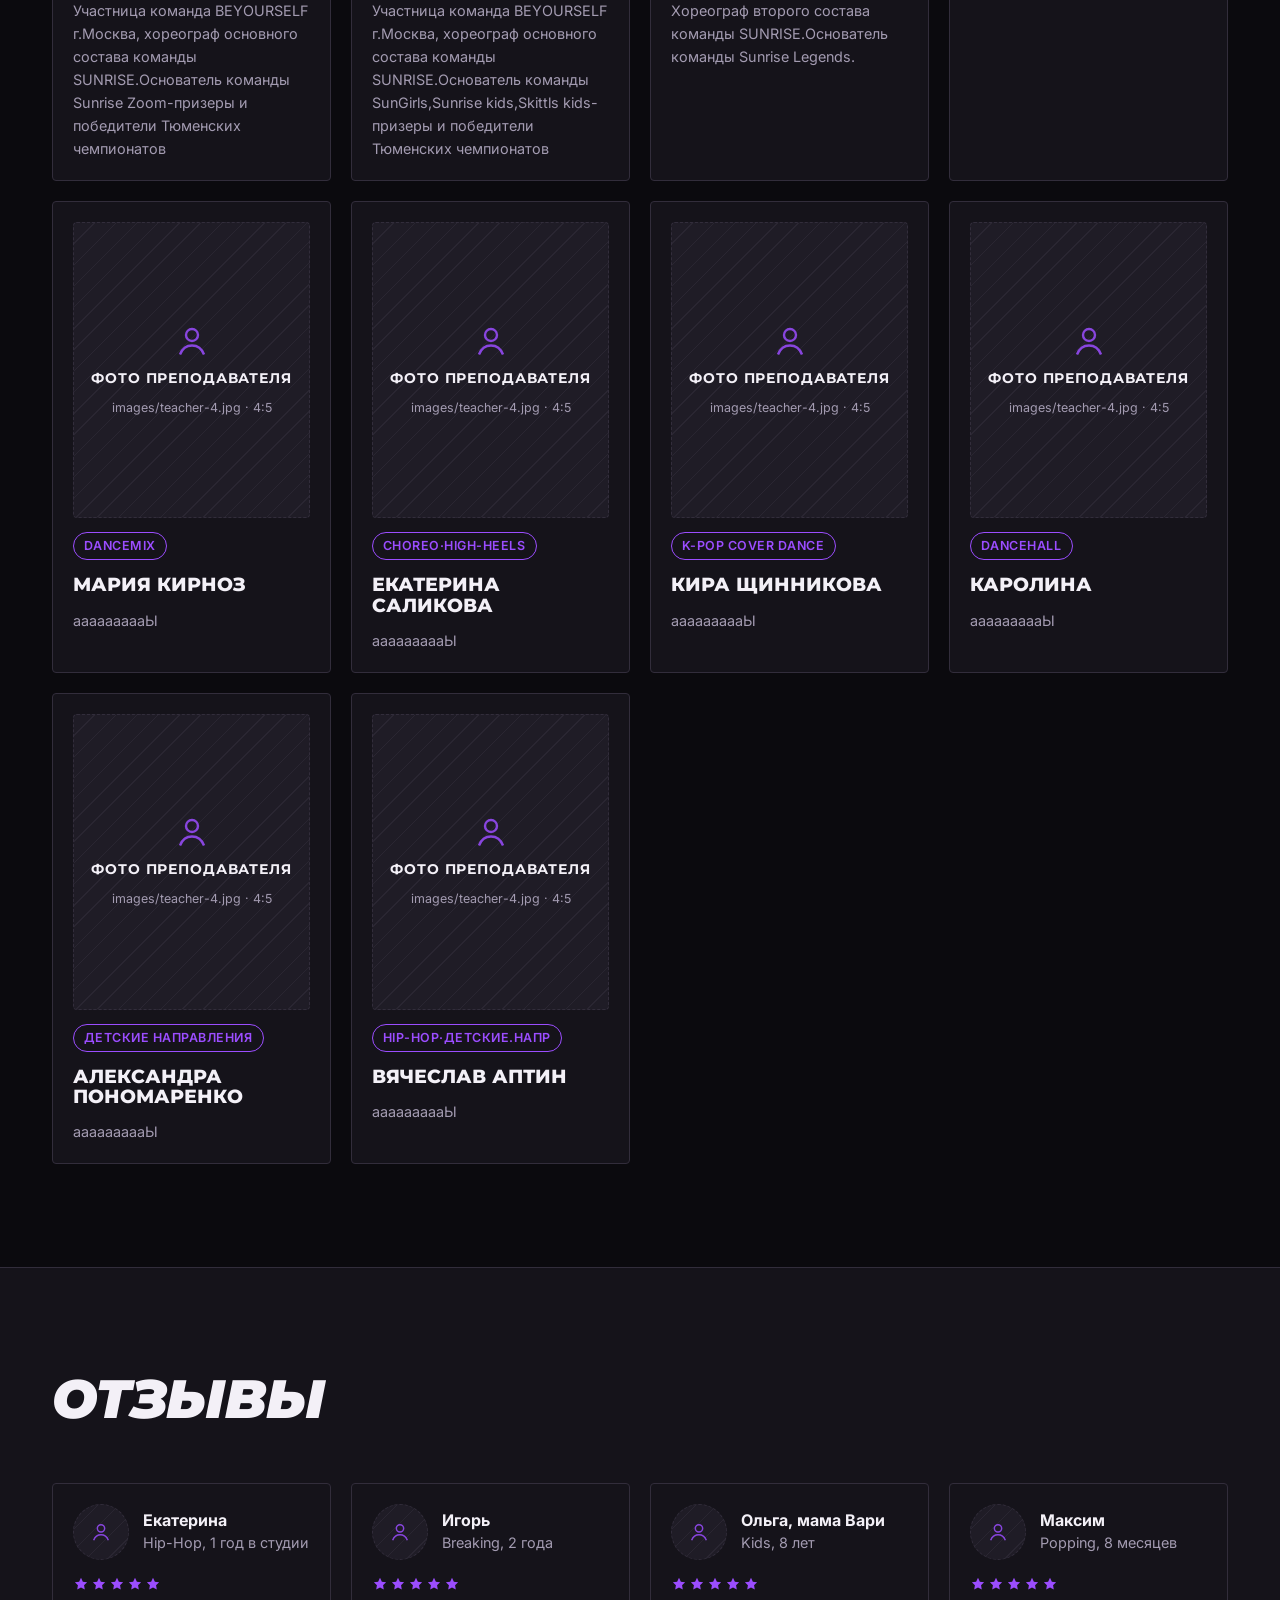
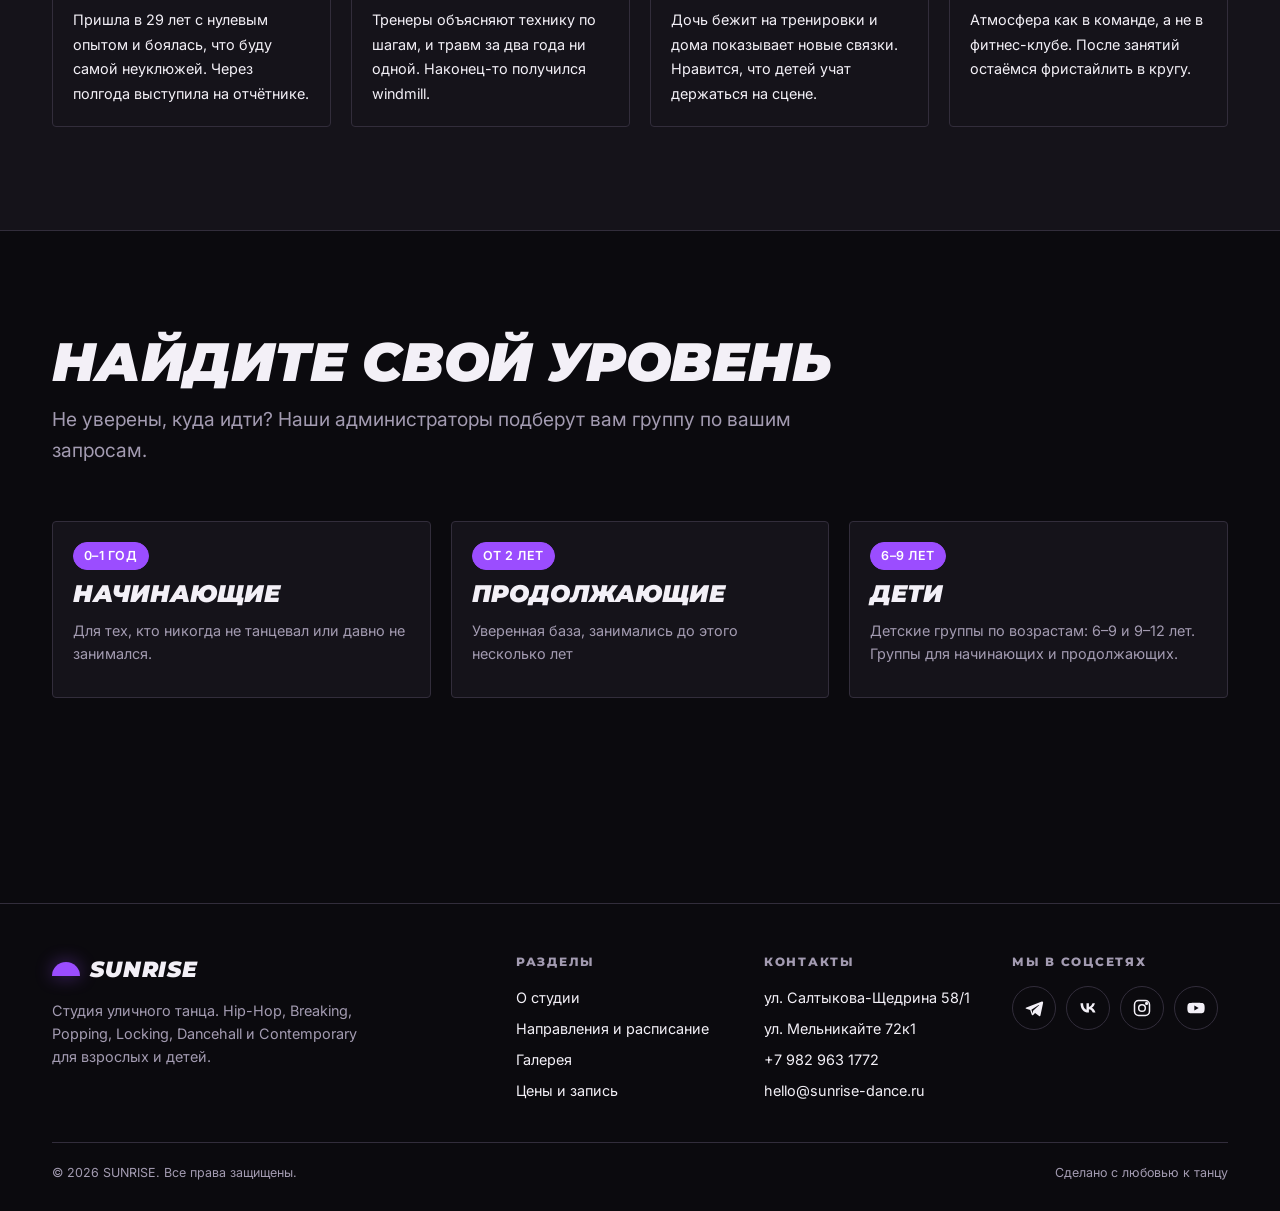
==== commit ea041a2f: "О студии: группы в три колонки без съехавших заголовков; Цены: кнопка записи рядом с шагами - «Найди" ====
--- a/about.html
+++ b/about.html
@@ -209,7 +209,7 @@
         </div>
 
         <!-- ЗАМЕНИТЬ: описание групп -->
-        <div class="cards">
+        <div class="cards groups-grid">
           <article class="card group reveal">
             <span class="chip chip--solid">0–1 год</span>
             <h3 class="group__level">Начинающие</h3>
--- a/styles.css
+++ b/styles.css
@@ -649,8 +649,15 @@
   font-family: var(--f-display);
   font-weight: 900;
   font-style: italic;
-  font-size: var(--fs-xl);
-  text-transform: uppercase;
+  font-size: 1.5rem;
+  text-transform: uppercase;
+}
+/* Сетка групп: три карточки на всю ширину */
+.groups-grid { grid-template-columns: 1fr; }
+@media (min-width: 760px) {
+  .groups-grid { grid-template-columns: repeat(3, 1fr); }
+  /* размер от ширины экрана, чтобы «Продолжающие» помещалось целиком */
+  .groups-grid .group__level { font-size: clamp(1rem, 0.2rem + 1.6vw, 1.7rem); }
 }
 .group ul { margin: 0; padding-left: 18px; color: var(--c-muted); font-size: var(--fs-sm); display: grid; gap: 4px; }
 
@@ -912,6 +919,47 @@
 }
 .step p { color: var(--c-muted); font-size: var(--fs-sm); }
 
+/* Плашка с кнопкой записи в конце шагов — занимает свободное место справа */
+.step--cta { counter-increment: none; grid-column: 1 / -1; align-content: stretch; padding-top: 0; border-top: 0; }
+.step--cta::before { content: none; }
+@media (min-width: 1100px) { .step--cta { grid-column: span 2; } }
+.step-cta {
+  position: relative;
+  display: flex;
+  flex-wrap: wrap;
+  align-items: center;
+  justify-content: space-between;
+  gap: 16px 24px;
+  height: 100%;
+  padding: clamp(20px, 3vw, 28px);
+  background: var(--c-bg); /* секция «Как записаться» уже на фоне карточек */
+  border: 1px solid var(--c-line);
+  border-left: 0;
+}
+.step-cta::before {
+  content: "";
+  position: absolute; left: 0; top: 0; bottom: 0;
+  width: 6px;
+  background: var(--c-accent);
+}
+.step .step-cta__title {
+  font-family: var(--f-display);
+  font-weight: 900;
+  font-size: var(--fs-xl);
+  text-transform: uppercase;
+  line-height: 1.1;
+  color: var(--c-text);
+}
+.step .step-cta__title small {
+  display: block;
+  margin-top: 6px;
+  font-family: var(--f-body);
+  font-weight: 400;
+  font-size: var(--fs-sm);
+  text-transform: none;
+  color: var(--c-muted);
+}
+
 /* Контакты */
 .contacts { display: grid; gap: 28px; }
 .contacts > * { min-width: 0; }
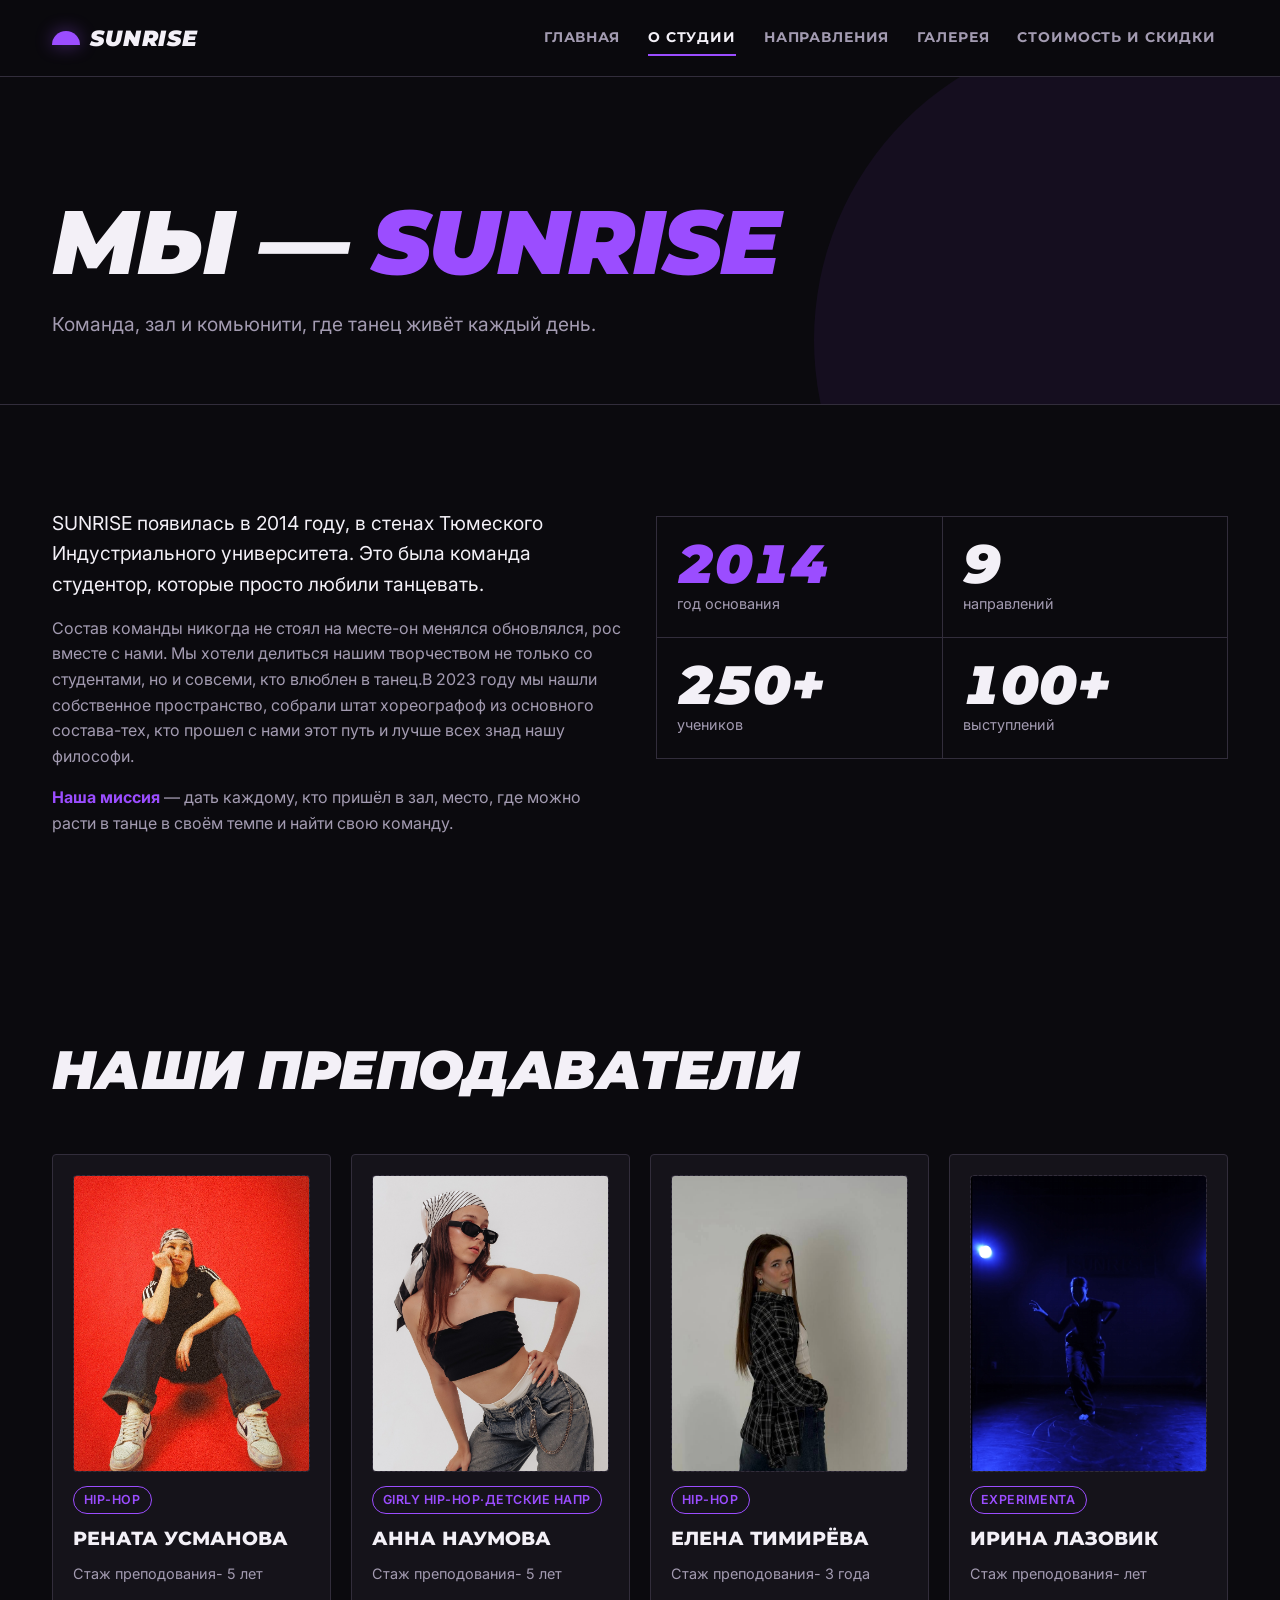
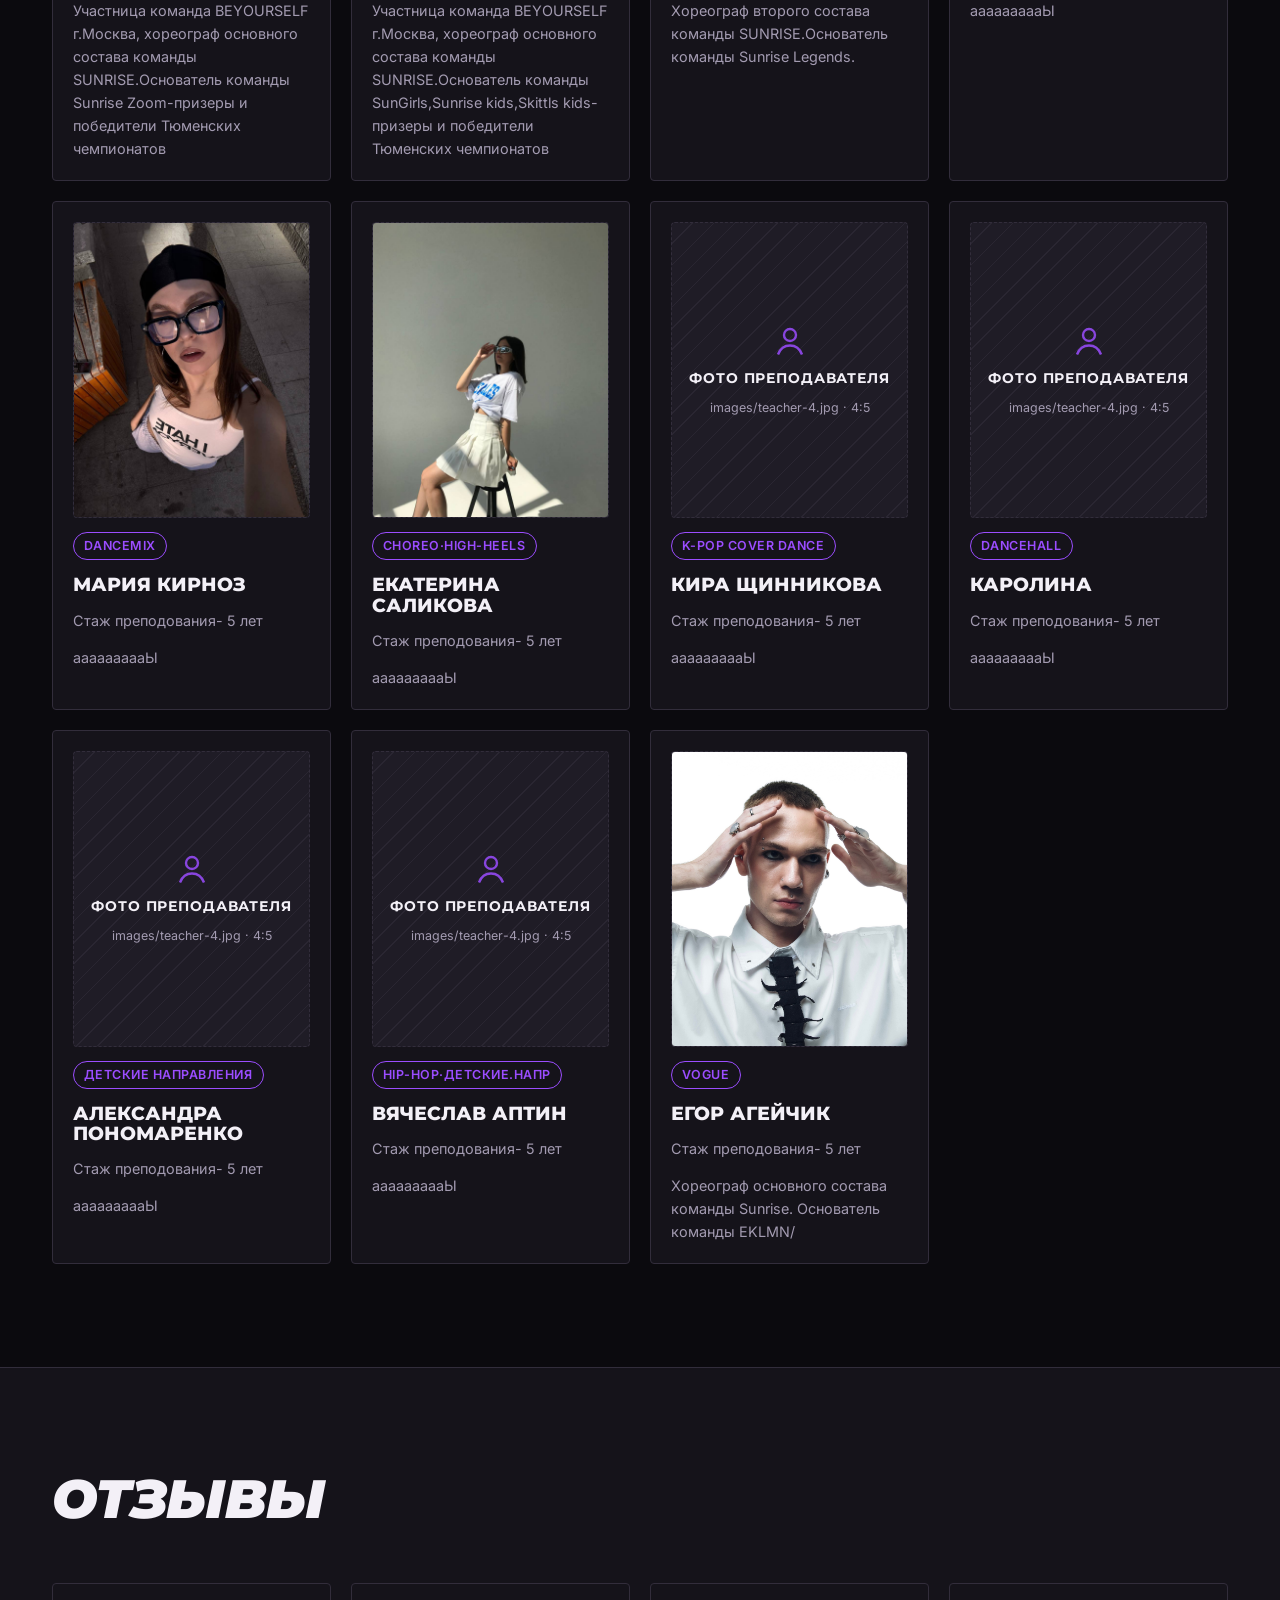
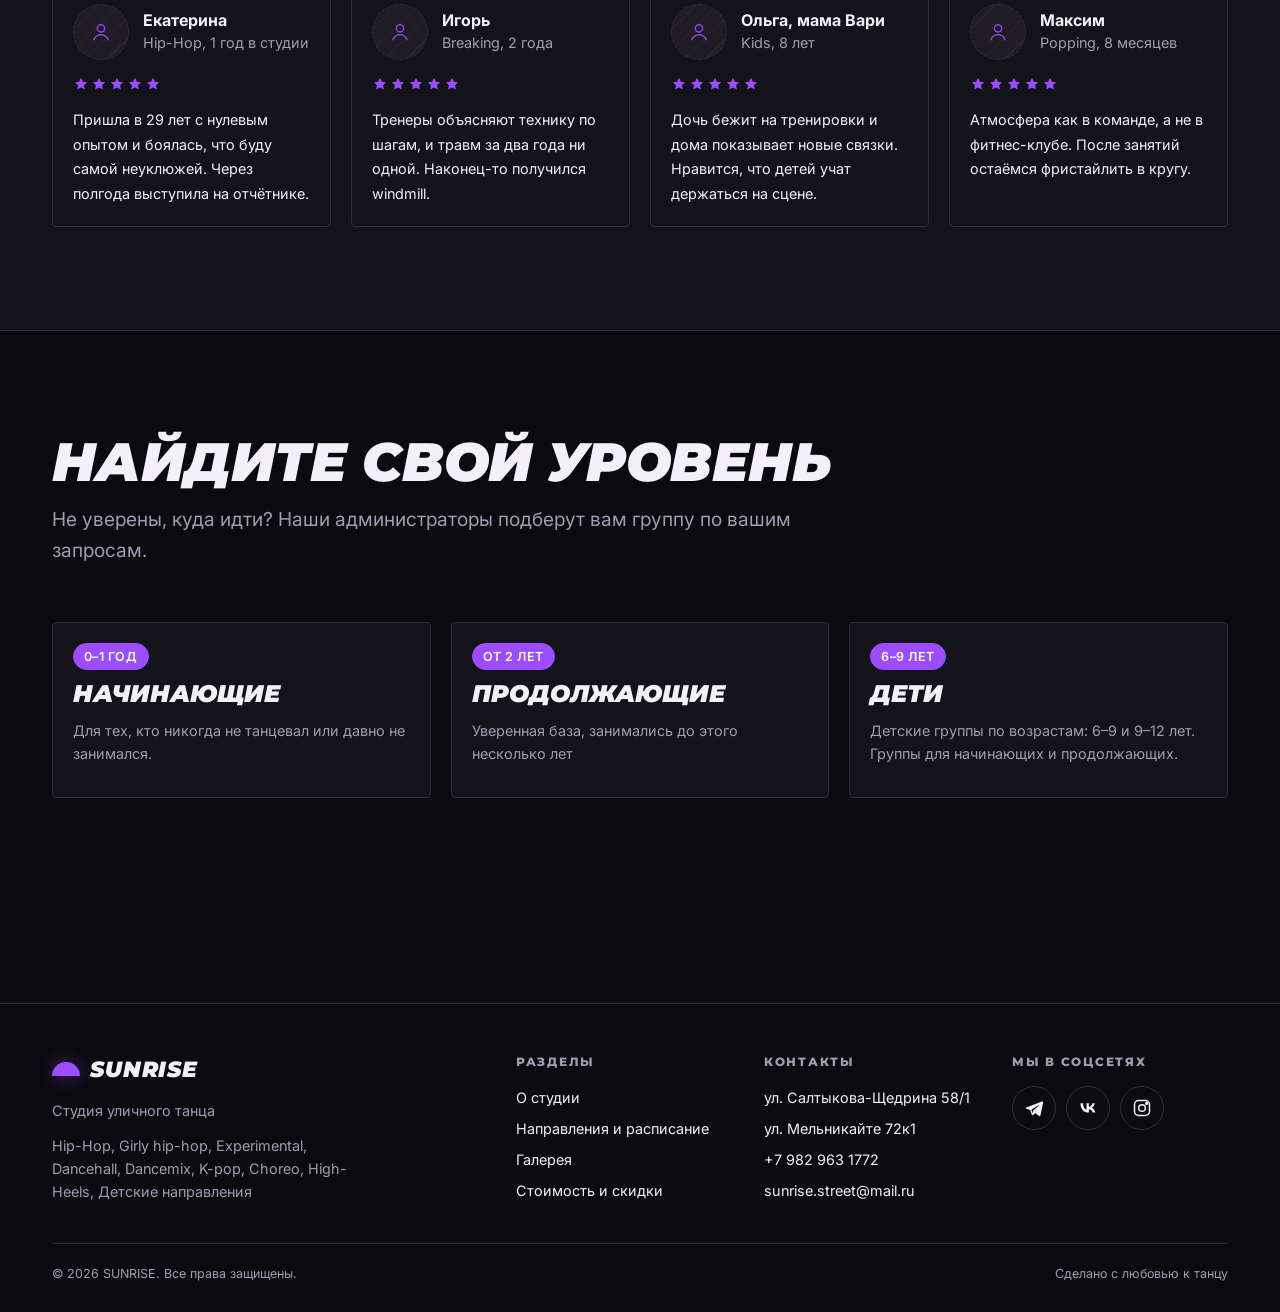
==== commit 9459645b: "Преподы" ====
--- a/about.html
+++ b/about.html
@@ -88,14 +88,14 @@
 
           </article>
           <article class="card teacher reveal">
-            <div class="ph"><svg viewBox="0 0 24 24" fill="none" stroke="currentColor" stroke-width="1.6" aria-hidden="true"><circle cx="12" cy="8" r="4"/><path d="M4 21c1.5-4 4.5-6 8-6s6.5 2 8 6"/></svg><strong>Фото преподавателя</strong><span>images/teacher-2.jpg · 4:5</span></div>
+            <div class="ph"><svg viewBox="0 0 24 24" fill="none" stroke="currentColor" stroke-width="1.6" aria-hidden="true"><circle cx="12" cy="8" r="4"/><path d="M4 21c1.5-4 4.5-6 8-6s6.5 2 8 6"/><img src="img/аняфотопреподы.JPG" alt="Имя"></svg><strong>Фото преподавателя</strong><span>images/teacher-2.jpg · 4:5</span></div>
             <span class="chip">GIRLY HIP-HOP·детские НАПР</span>
             <h3 class="teacher__name">Анна Наумова</h3>
             <p>Стаж преподования- 5 лет</p>
             <p>Участница команда BEYOURSELF г.Москва, хореограф основного состава команды SUNRISE.Основатель команды SunGirls,Sunrise kids,Skittls kids-призеры и победители Тюменских чемпионатов</p>
           </article>
           <article class="card teacher reveal">
-            <div class="ph"><svg viewBox="0 0 24 24" fill="none" stroke="currentColor" stroke-width="1.6" aria-hidden="true"><circle cx="12" cy="8" r="4"/><path d="M4 21c1.5-4 4.5-6 8-6s6.5 2 8 6"/></svg><strong>Фото преподавателя</strong><span>images/teacher-3.jpg · 4:5</span></div>
+            <div class="ph"><svg viewBox="0 0 24 24" fill="none" stroke="currentColor" stroke-width="1.6" aria-hidden="true"><circle cx="12" cy="8" r="4"/><path d="M4 21c1.5-4 4.5-6 8-6s6.5 2 8 6"/><img src="img/ленафотопреподы.jpg" alt="Имя"></svg><strong>Фото преподавателя</strong><span>images/teacher-3.jpg · 4:5</span></div>
             <span class="chip">HIP-HOP</span>
             <h3 class="teacher__name">ЕЛЕНА ТИМИРЁВА</h3>
             <p>Стаж преподования- 3 года</p>
@@ -103,27 +103,35 @@
 
           </article>
           <article class="card teacher reveal">
-            <div class="ph"><svg viewBox="0 0 24 24" fill="none" stroke="currentColor" stroke-width="1.6" aria-hidden="true"><circle cx="12" cy="8" r="4"/><path d="M4 21c1.5-4 4.5-6 8-6s6.5 2 8 6"/></svg><strong>Фото преподавателя</strong><span>images/teacher-4.jpg · 4:5</span></div>
+            <div class="ph"><svg viewBox="0 0 24 24" fill="none" stroke="currentColor" stroke-width="1.6" aria-hidden="true"><circle cx="12" cy="8" r="4"/><path d="M4 21c1.5-4 4.5-6 8-6s6.5 2 8 6"/><img src="img/ира_фото.png" alt="Имя"></svg><strong>Фото преподавателя</strong><span>images/teacher-4.jpg · 4:5</span></div>
             <span class="chip">experimenta</span>
             <h3 class="teacher__name">Ирина Лазовик</h3>
-            <p>аааааааааЫ</p>
-          </article>
-          <article class="card teacher reveal">
-            <div class="ph"><svg viewBox="0 0 24 24" fill="none" stroke="currentColor" stroke-width="1.6" aria-hidden="true"><circle cx="12" cy="8" r="4"/><path d="M4 21c1.5-4 4.5-6 8-6s6.5 2 8 6"/></svg><strong>Фото преподавателя</strong><span>images/teacher-4.jpg · 4:5</span></div>
+            <p>Стаж преподования-  лет</p>
+
+            <p>аааааааааЫ</p>
+          </article>
+          <article class="card teacher reveal">
+            <div class="ph"><svg viewBox="0 0 24 24" fill="none" stroke="currentColor" stroke-width="1.6" aria-hidden="true"><circle cx="12" cy="8" r="4"/><path d="M4 21c1.5-4 4.5-6 8-6s6.5 2 8 6"/><img src="img/машафотопреподы.jpg" alt="Имя"></svg><strong>Фото преподавателя</strong><span>images/teacher-4.jpg · 4:5</span></div>
             <span class="chip">dancemix</span>
             <h3 class="teacher__name">Мария Кирноз</h3>
-            <p>аааааааааЫ</p>
-          </article>
-          <article class="card teacher reveal">
-            <div class="ph"><svg viewBox="0 0 24 24" fill="none" stroke="currentColor" stroke-width="1.6" aria-hidden="true"><circle cx="12" cy="8" r="4"/><path d="M4 21c1.5-4 4.5-6 8-6s6.5 2 8 6"/></svg><strong>Фото преподавателя</strong><span>images/teacher-4.jpg · 4:5</span></div>
+            <p>Стаж преподования- 5 лет</p>
+
+            <p>аааааааааЫ</p>
+          </article>
+          <article class="card teacher reveal">
+            <div class="ph"><svg viewBox="0 0 24 24" fill="none" stroke="currentColor" stroke-width="1.6" aria-hidden="true"><circle cx="12" cy="8" r="4"/><path d="M4 21c1.5-4 4.5-6 8-6s6.5 2 8 6"/><img src="img/саликфотопреподы.jpg" alt="Имя"></svg><strong>Фото преподавателя</strong><span>images/teacher-4.jpg · 4:5</span></div>
             <span class="chip">choreo·high-heels</span>
             <h3 class="teacher__name">Екатерина Саликова</h3>
+            <p>Стаж преподования- 5 лет</p>
+
             <p>аааааааааЫ</p>
           </article>
           <article class="card teacher reveal">
             <div class="ph"><svg viewBox="0 0 24 24" fill="none" stroke="currentColor" stroke-width="1.6" aria-hidden="true"><circle cx="12" cy="8" r="4"/><path d="M4 21c1.5-4 4.5-6 8-6s6.5 2 8 6"/></svg><strong>Фото преподавателя</strong><span>images/teacher-4.jpg · 4:5</span></div>
             <span class="chip">k-pop cover DANCE</span>
             <h3 class="teacher__name">Кира Щинникова</h3>
+            <p>Стаж преподования- 5 лет</p>
+
             <p>аааааааааЫ</p>
             
           </article>
@@ -131,6 +139,8 @@
             <div class="ph"><svg viewBox="0 0 24 24" fill="none" stroke="currentColor" stroke-width="1.6" aria-hidden="true"><circle cx="12" cy="8" r="4"/><path d="M4 21c1.5-4 4.5-6 8-6s6.5 2 8 6"/></svg><strong>Фото преподавателя</strong><span>images/teacher-4.jpg · 4:5</span></div>
             <span class="chip">dancehall</span>
             <h3 class="teacher__name">Каролина</h3>
+            <p>Стаж преподования- 5 лет</p>
+
             <p>аааааааааЫ</p>
             
           </article>
@@ -138,6 +148,8 @@
             <div class="ph"><svg viewBox="0 0 24 24" fill="none" stroke="currentColor" stroke-width="1.6" aria-hidden="true"><circle cx="12" cy="8" r="4"/><path d="M4 21c1.5-4 4.5-6 8-6s6.5 2 8 6"/></svg><strong>Фото преподавателя</strong><span>images/teacher-4.jpg · 4:5</span></div>
             <span class="chip">детские направления</span>
             <h3 class="teacher__name">Александра Пономаренко</h3>
+            <p>Стаж преподования- 5 лет</p>
+
             <p>аааааааааЫ</p>
             
           </article>
@@ -145,7 +157,18 @@
             <div class="ph"><svg viewBox="0 0 24 24" fill="none" stroke="currentColor" stroke-width="1.6" aria-hidden="true"><circle cx="12" cy="8" r="4"/><path d="M4 21c1.5-4 4.5-6 8-6s6.5 2 8 6"/></svg><strong>Фото преподавателя</strong><span>images/teacher-4.jpg · 4:5</span></div>
             <span class="chip">hip-hop·детские.напр</span>
             <h3 class="teacher__name">Вячеслав Аптин</h3>
-            <p>аааааааааЫ</p>
+            <p>Стаж преподования- 5 лет</p>
+
+            <p>аааааааааЫ</p>
+            
+          </article>
+          <article class="card teacher reveal">
+            <div class="ph"><svg viewBox="0 0 24 24" fill="none" stroke="currentColor" stroke-width="1.6" aria-hidden="true"><circle cx="12" cy="8" r="4"/><path d="M4 21c1.5-4 4.5-6 8-6s6.5 2 8 6"/><img src="img/егорфотопреподы.JPG" alt="Имя"></svg><strong>Фото преподавателя</strong><span>images/teacher-4.jpg · 4:5</span></div>
+            <span class="chip">vogue</span>
+            <h3 class="teacher__name">Егор Агейчик</h3>
+            <p>Стаж преподования- 5 лет</p>
+
+            <p>Хореограф основного состава команды Sunrise. Основатель команды EKLMN/</p>
             
           </article>
           
@@ -245,7 +268,9 @@
         <div class="footer__about">
           <a class="logo" href="index.html"><span class="logo__sun" aria-hidden="true"></span>SUNRISE</a>
           <!-- ЗАМЕНИТЬ: короткое описание студии -->
-          <p>Студия уличного танца. Hip-Hop, Breaking, Popping, Locking, Dancehall и Contemporary для взрослых и детей.</p>
+          <p>Студия уличного танца</p>
+          <p>Hip-Hop, Girly hip-hop, Experimental, Dancehall, Dancemix, K-pop, Choreo, High-Heels, Детские направления</p>
+
         </div>
         <div>
           <p class="footer__title">Разделы</p>
@@ -253,7 +278,7 @@
             <li><a href="about.html">О студии</a></li>
             <li><a href="directions.html">Направления и расписание</a></li>
             <li><a href="gallery.html">Галерея</a></li>
-            <li><a href="prices.html">Цены и запись</a></li>
+            <li><a href="prices.html">Стоимость и скидки</a></li>
           </ul>
         </div>
         <div>
@@ -263,17 +288,17 @@
             <li>ул. Салтыкова-Щедрина 58/1</li>
             <li>ул. Мельникайте 72к1</li>
             <li><a href="tel:+79829631772">+7 982 963 1772</a></li>
-            <li><a href="mailto:hello@sunrise-dance.ru">hello@sunrise-dance.ru</a></li>
+            <li><a href="mailto:sunrise.street@mail.ru">sunrise.street@mail.ru</a></li>
           </ul>
         </div>
         <div>
           <p class="footer__title">Мы в соцсетях</p>
           <!-- ЗАМЕНИТЬ: ссылки на ваши соцсети -->
           <div class="socials">
-            <a class="social" href="https://t.me/ВАШ_КАНАЛ" target="_blank" rel="noopener" aria-label="Telegram"><svg viewBox="0 0 24 24" fill="currentColor" aria-hidden="true"><path d="M21.4 4.2 2.9 11.3c-1.3.5-1.2 1.2-.2 1.5l4.7 1.5 1.8 5.6c.2.6.4.8.9.8.4 0 .6-.2.9-.4l2.3-2.2 4.8 3.5c.9.5 1.5.2 1.7-.8l3.1-14.8c.3-1.3-.5-1.9-1.5-1.8zM8.9 14l8.7-5.5c.4-.3.8-.1.5.2l-7.2 6.5-.3 3.3z"/></svg></a>
-            <a class="social" href="https://vk.com/ВАША_ГРУППА" target="_blank" rel="noopener" aria-label="ВКонтакте"><svg viewBox="0 0 24 24" fill="currentColor" aria-hidden="true"><path d="M12.8 17.5C6.6 17.5 3.1 13.3 3 6.3h3.1c.1 5.1 2.3 7.3 4.1 7.7V6.3h2.9v4.4c1.8-.2 3.6-2.2 4.3-4.4h2.9c-.5 2.7-2.5 4.7-3.9 5.5 1.4.7 3.7 2.4 4.6 5.7h-3.2c-.7-2.2-2.4-3.9-4.7-4.1v4.1z"/></svg></a>
-            <a class="social" href="https://instagram.com/ВАШ_АККАУНТ" target="_blank" rel="noopener" aria-label="Instagram"><svg viewBox="0 0 24 24" fill="none" stroke="currentColor" stroke-width="1.8" aria-hidden="true"><rect x="3" y="3" width="18" height="18" rx="5"/><circle cx="12" cy="12" r="4"/><circle cx="17.5" cy="6.5" r="1" fill="currentColor"/></svg></a>
-            <a class="social" href="https://youtube.com/@ВАШ_КАНАЛ" target="_blank" rel="noopener" aria-label="YouTube"><svg viewBox="0 0 24 24" fill="currentColor" aria-hidden="true"><path d="M22 8.2a3 3 0 0 0-2.1-2.1C18 5.6 12 5.6 12 5.6s-6 0-7.9.5A3 3 0 0 0 2 8.2 31 31 0 0 0 1.6 12c0 1.3.1 2.6.4 3.8a3 3 0 0 0 2.1 2.1c1.9.5 7.9.5 7.9.5s6 0 7.9-.5a3 3 0 0 0 2.1-2.1c.3-1.2.4-2.5.4-3.8s-.1-2.6-.4-3.8zM10 15V9l5.2 3z"/></svg></a>
+            <a class="social" href="https://t.me/SUNRISE_LIVE" target="_blank" rel="noopener" aria-label="Telegram"><svg viewBox="0 0 24 24" fill="currentColor" aria-hidden="true"><path d="M21.4 4.2 2.9 11.3c-1.3.5-1.2 1.2-.2 1.5l4.7 1.5 1.8 5.6c.2.6.4.8.9.8.4 0 .6-.2.9-.4l2.3-2.2 4.8 3.5c.9.5 1.5.2 1.7-.8l3.1-14.8c.3-1.3-.5-1.9-1.5-1.8zM8.9 14l8.7-5.5c.4-.3.8-.1.5.2l-7.2 6.5-.3 3.3z"/></svg></a>
+            <a class="social" href="https://vk.com/sunrise_ra" target="_blank" rel="noopener" aria-label="ВКонтакте"><svg viewBox="0 0 24 24" fill="currentColor" aria-hidden="true"><path d="M12.8 17.5C6.6 17.5 3.1 13.3 3 6.3h3.1c.1 5.1 2.3 7.3 4.1 7.7V6.3h2.9v4.4c1.8-.2 3.6-2.2 4.3-4.4h2.9c-.5 2.7-2.5 4.7-3.9 5.5 1.4.7 3.7 2.4 4.6 5.7h-3.2c-.7-2.2-2.4-3.9-4.7-4.1v4.1z"/></svg></a>
+            <a class="social" href="https://instagram.com/sunrise_tyumen" target="_blank" rel="noopener" aria-label="Instagram"><svg viewBox="0 0 24 24" fill="none" stroke="currentColor" stroke-width="1.8" aria-hidden="true"><rect x="3" y="3" width="18" height="18" rx="5"/><circle cx="12" cy="12" r="4"/><circle cx="17.5" cy="6.5" r="1" fill="currentColor"/></svg></a>
+            
           </div>
         </div>
       </div>
--- a/styles.css
+++ b/styles.css
@@ -920,7 +920,7 @@
 .step p { color: var(--c-muted); font-size: var(--fs-sm); }
 
 /* Плашка с кнопкой записи в конце шагов — занимает свободное место справа */
-.step--cta { counter-increment: none; grid-column: 1 / -1; align-content: stretch; padding-top: 0; border-top: 0; }
+.step--cta { counter-increment: none; grid-column: 1 / -1; align-self: start; padding-top: 0; border-top: 0; }
 .step--cta::before { content: none; }
 @media (min-width: 1100px) { .step--cta { grid-column: span 2; } }
 .step-cta {
@@ -929,9 +929,8 @@
   flex-wrap: wrap;
   align-items: center;
   justify-content: space-between;
-  gap: 16px 24px;
-  height: 100%;
-  padding: clamp(20px, 3vw, 28px);
+  gap: 12px 20px;
+  padding: 16px 20px 16px 24px;
   background: var(--c-bg); /* секция «Как записаться» уже на фоне карточек */
   border: 1px solid var(--c-line);
   border-left: 0;
@@ -939,26 +938,31 @@
 .step-cta::before {
   content: "";
   position: absolute; left: 0; top: 0; bottom: 0;
-  width: 6px;
+  width: 4px;
   background: var(--c-accent);
 }
+/* Заголовок того же размера, что у шагов */
 .step .step-cta__title {
   font-family: var(--f-display);
-  font-weight: 900;
-  font-size: var(--fs-xl);
-  text-transform: uppercase;
-  line-height: 1.1;
+  font-weight: 800;
+  font-size: var(--fs-lg);
+  text-transform: uppercase;
+  letter-spacing: 0.02em;
+  line-height: 1.2;
   color: var(--c-text);
 }
 .step .step-cta__title small {
   display: block;
-  margin-top: 6px;
+  margin-top: 4px;
   font-family: var(--f-body);
   font-weight: 400;
   font-size: var(--fs-sm);
+  letter-spacing: 0;
   text-transform: none;
   color: var(--c-muted);
 }
+/* Кнопка компактнее обычной */
+.step-cta .btn { min-height: 44px; padding: 10px 18px; font-size: var(--fs-xs); }
 
 /* Контакты */
 .contacts { display: grid; gap: 28px; }
